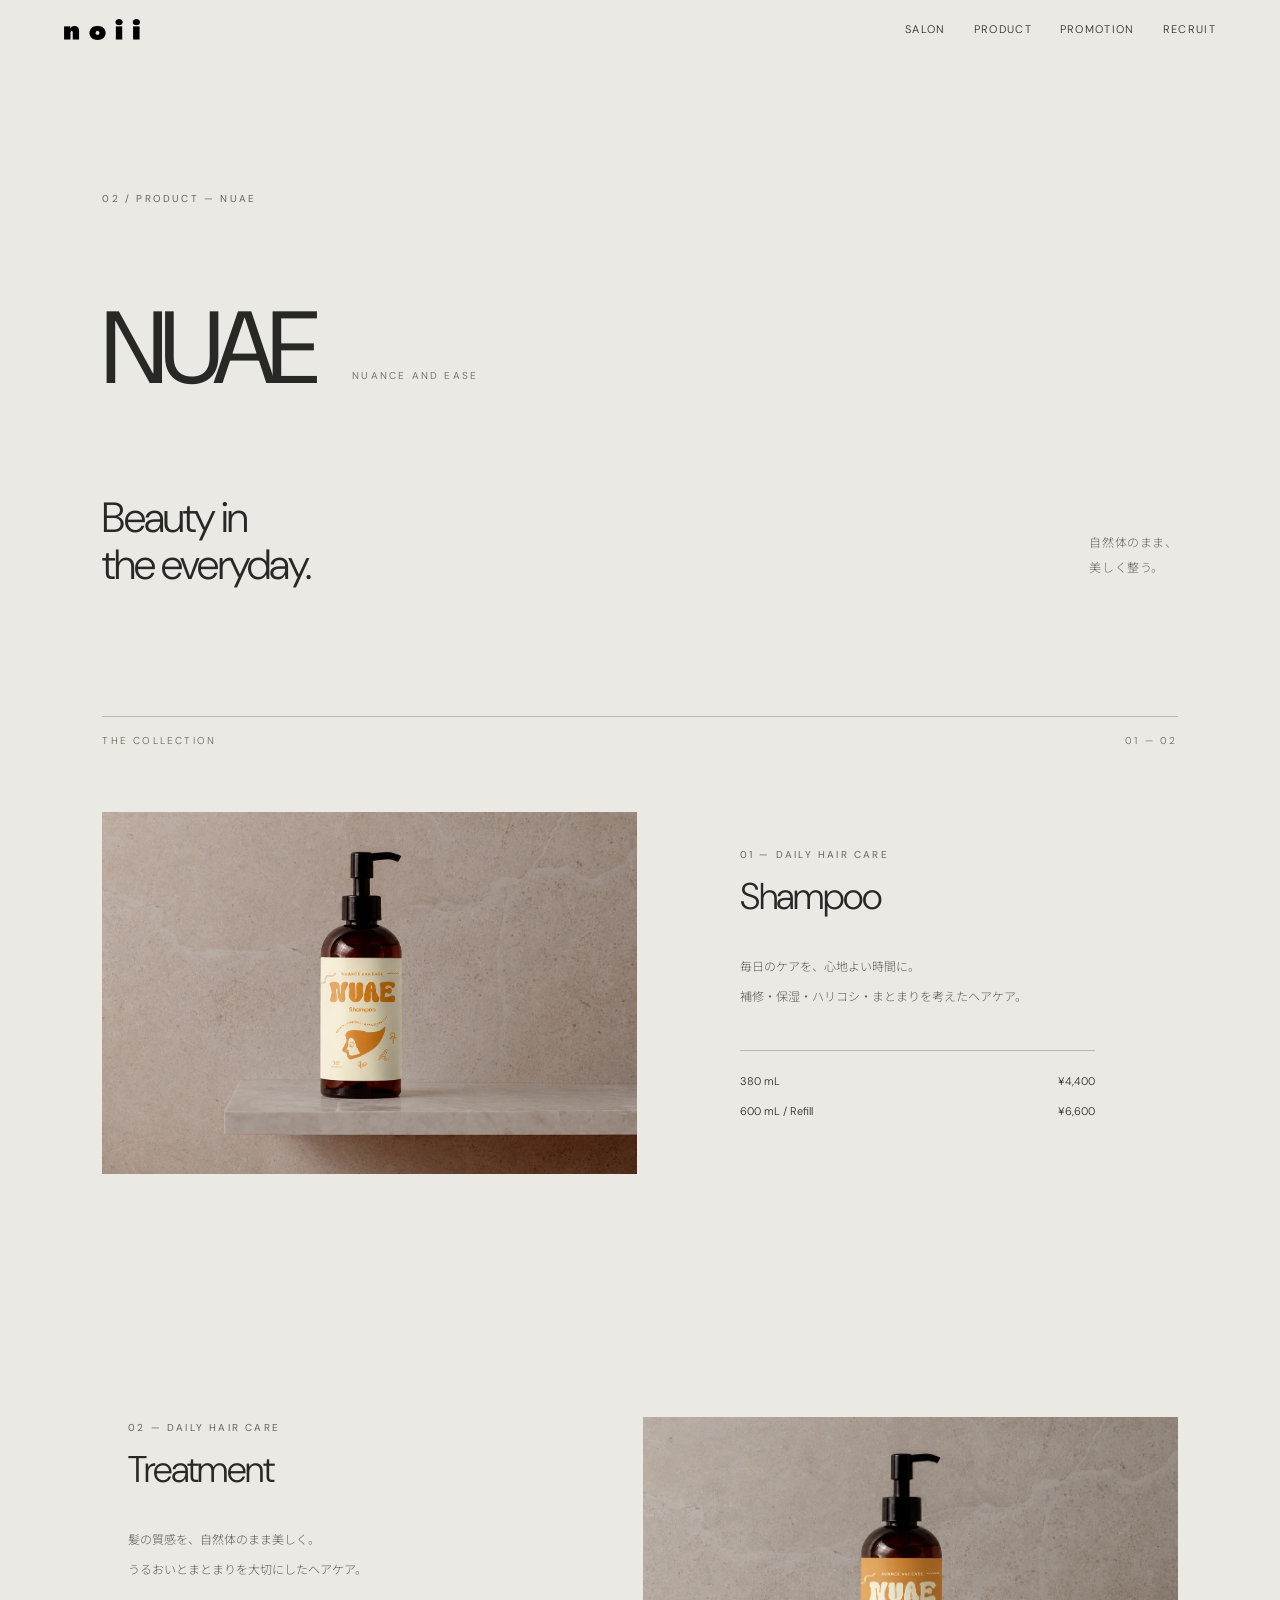
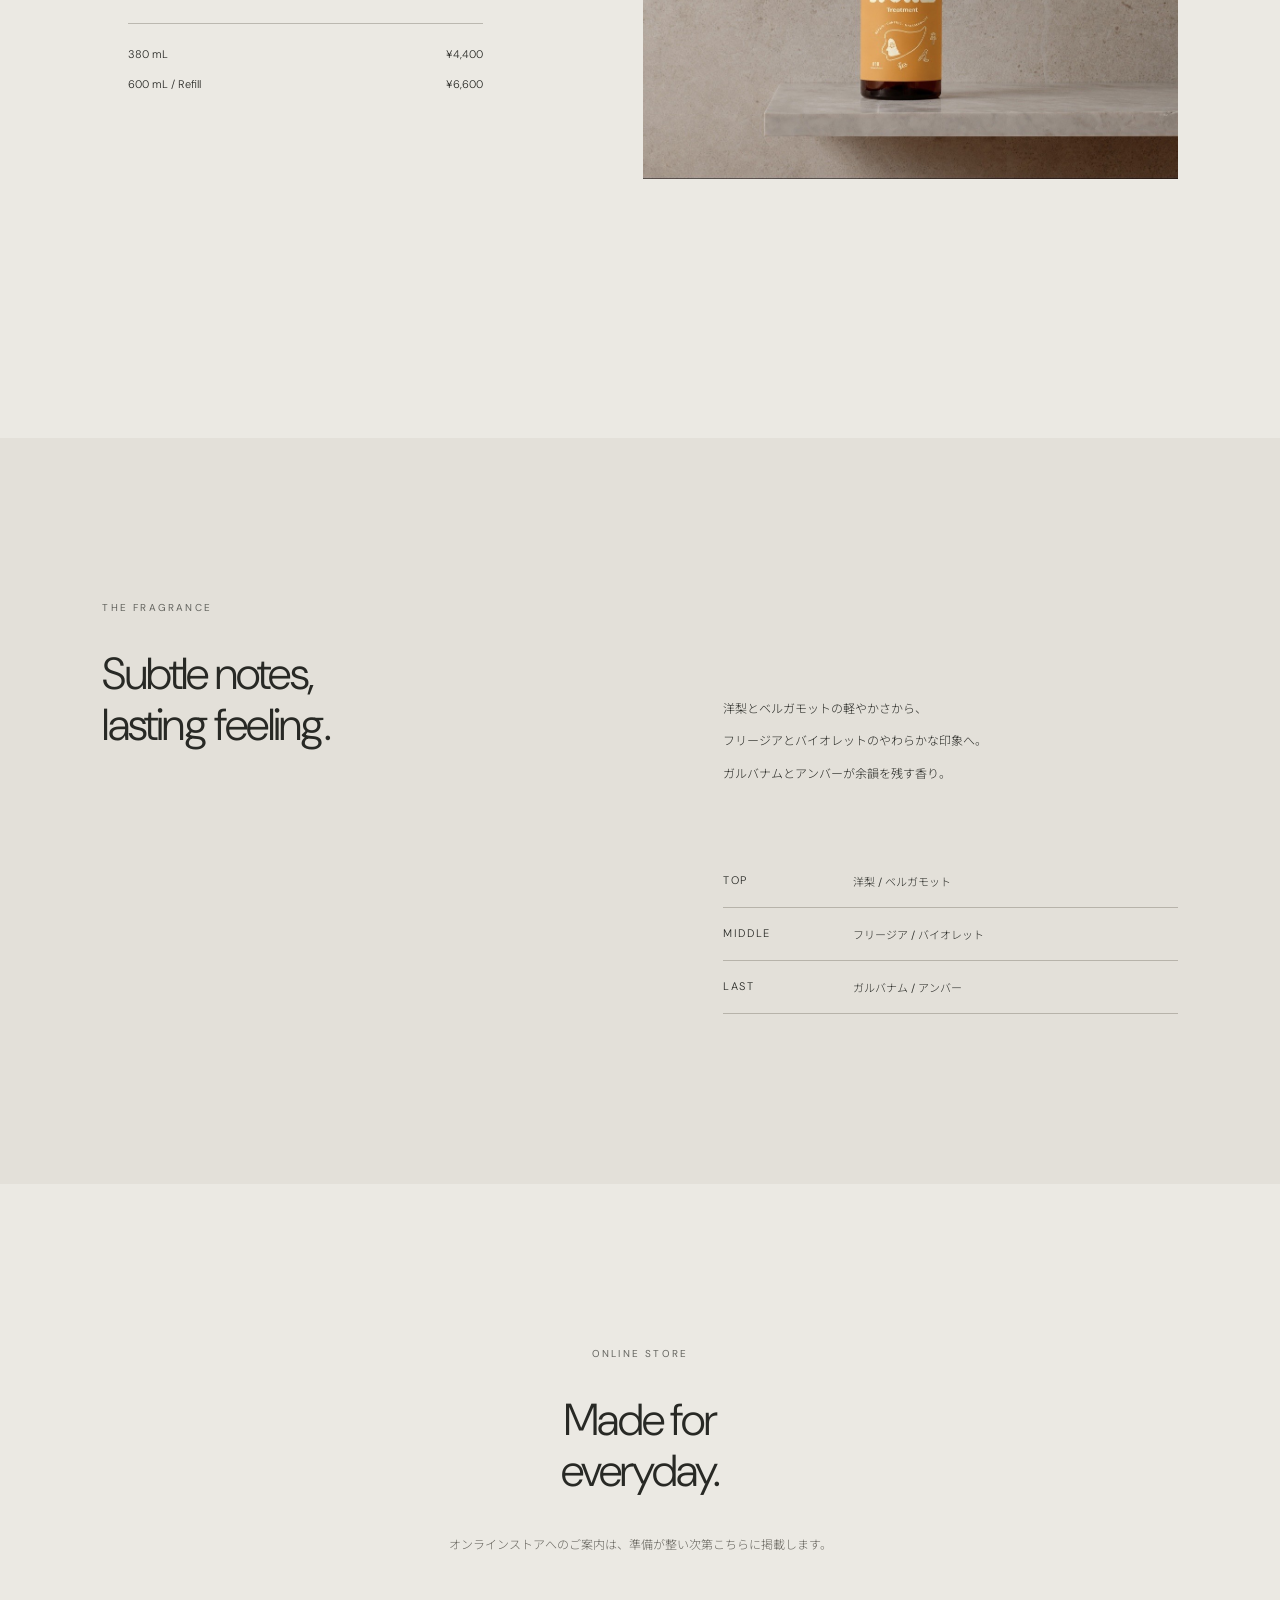
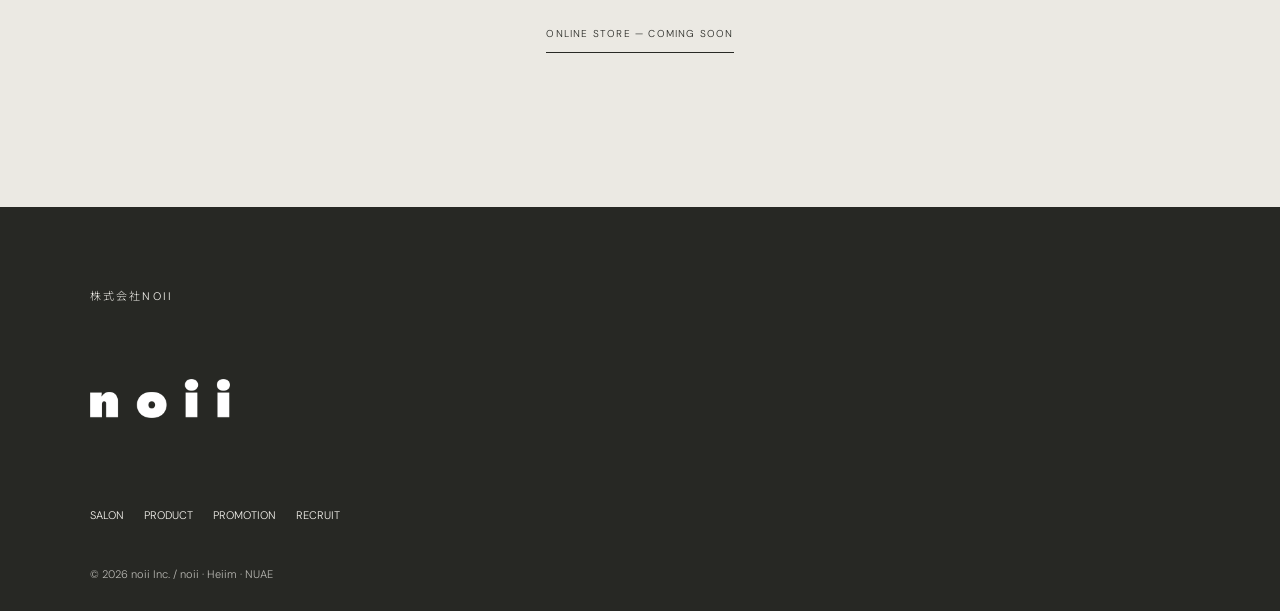
==== product.html @ 8eb3645f "Add files via upload" ====
<!DOCTYPE html>

<html lang="ja"><head><meta charset="utf-8"/><meta content="width=device-width,initial-scale=1" name="viewport"/><title>NUAE | シャンプー・トリートメント｜株式会社noii</title><link href="assets/site.css" rel="stylesheet"/><link href="assets/noii-symbol-logo.svg" rel="icon" type="image/svg+xml"/><link href="assets/noii-logo.css" rel="stylesheet"/><link href="assets/nuae-editorial.css" rel="stylesheet"/><meta content="ヘアケアブランドNUAE（ヌアエ）。自然体のまま、美しく整う。シャンプーとトリートメントの特徴、香り、商品情報をご紹介。" name="description"/><meta content="index, follow, max-image-preview:large" name="robots"/><meta content="article" property="og:type"/><meta content="ja_JP" property="og:locale"/><meta content="株式会社noii" property="og:site_name"/><meta content="NUAE | シャンプー・トリートメント｜株式会社noii" property="og:title"/><meta content="ヘアケアブランドNUAE（ヌアエ）。自然体のまま、美しく整う。シャンプーとトリートメントの特徴、香り、商品情報をご紹介。" property="og:description"/><meta content="https://nuae1101.github.io/noii-corporate/product.html" property="og:url"/><meta content="summary_large_image" name="twitter:card"/><link href="https://nuae1101.github.io/noii-corporate/product.html" rel="canonical"/></head><body><header><a class="brand" href="index.html"><img alt="noii" class="noii-header-logo" src="assets/noii-ai-word.png"/></a><button aria-controls="mainnav" aria-expanded="false" aria-label="メニューを開く" class="toggle">MENU ☰</button><nav class="navlinks" id="mainnav"><a href="salon.html">SALON</a><a href="product.html">PRODUCT</a><a href="promotion.html">PROMOTION</a><a href="recruit.html">RECRUIT</a></nav></header><main><div class="nuae-intro"><div class="nuae-overline">02 / PRODUCT — NUAE</div><p class="nuae-brand">NUAE<span class="nuae-brand-sub">NUANCE AND EASE</span></p><div class="nuae-intro-bottom"><h1>Beauty in<br/>the everyday.</h1><p>自然体のまま、<br/>美しく整う。</p></div></div>
<div class="nuae-rule"><span>THE COLLECTION</span><span>01 — 02</span></div><section aria-label="NUAE 商品紹介" class="nuae-editorial"><article class="nuae-editorial-item shampoo"><div class="nuae-photo"><img alt="NUAE Shampoo アイボリーのラベルのボトル" loading="eager" src="assets/nuae-shampoo.jpg"/></div><div class="nuae-detail"><div class="nuae-item-index">01 <span>—</span> DAILY HAIR CARE</div><h2>Shampoo</h2><p class="nuae-item-description">毎日のケアを、心地よい時間に。<br/>補修・保湿・ハリコシ・まとまりを考えたヘアケア。</p><p class="nuae-size">380 mL <span>¥4,400</span><br/>600 mL / Refill <span>¥6,600</span></p></div></article>
<article class="nuae-editorial-item treatment"><div class="nuae-photo"><img alt="NUAE Treatment オレンジのラベルのボトル" loading="lazy" src="assets/nuae-treatment.jpg"/></div><div class="nuae-detail"><div class="nuae-item-index">02 <span>—</span> DAILY HAIR CARE</div><h2>Treatment</h2><p class="nuae-item-description">髪の質感を、自然体のまま美しく。<br/>うるおいとまとまりを大切にしたヘアケア。</p><p class="nuae-size">380 mL <span>¥4,400</span><br/>600 mL / Refill <span>¥6,600</span></p></div></article></section>
<section class="nuae-fragrance"><div><p class="nuae-overline">THE FRAGRANCE</p><h2>Subtle notes,<br/>lasting feeling.</h2></div><div class="nuae-fragrance-copy"><p>洋梨とベルガモットの軽やかさから、<br/>フリージアとバイオレットのやわらかな印象へ。<br/>ガルバナムとアンバーが余韻を残す香り。</p><dl><div><dt>TOP</dt><dd>洋梨 / ベルガモット</dd></div><div><dt>MIDDLE</dt><dd>フリージア / バイオレット</dd></div><div><dt>LAST</dt><dd>ガルバナム / アンバー</dd></div></dl></div></section>
<section class="nuae-store"><p class="nuae-overline">ONLINE STORE</p><h2>Made for<br/>everyday.</h2><p>オンラインストアへのご案内は、準備が整い次第こちらに掲載します。</p><span class="nuae-store-status">ONLINE STORE — COMING SOON</span></section></main><footer class="footer"><p class="kicker">株式会社noii</p><div class="footer-logo-area"><a aria-label="トップページへ" href="index.html"><img alt="noii" class="footer-brand-logotype" src="assets/noii-ai-word.png"/></a></div><div class="footlinks"><a href="salon.html">SALON</a><a href="product.html">PRODUCT</a><a href="promotion.html">PROMOTION</a><a href="recruit.html">RECRUIT</a></div><div class="footbottom">© 2026 noii Inc. / noii · Heiim · NUAE</div></footer><script defer="" src="assets/site.js"></script></body></html>
---- assets/site.css ----
@import url('https://fonts.googleapis.com/css2?family=DM+Sans:wght@300;400;500&family=Noto+Sans+JP:wght@300;400&display=swap');:root{--bg:#ebe9e3;--ink:#282925}*{box-sizing:border-box}html{scroll-behavior:smooth}body{margin:0;background:var(--bg);color:var(--ink);font-family:'DM Sans','Noto Sans JP',sans-serif;font-weight:300}a{color:inherit;text-decoration:none}img{width:100%;display:block;object-fit:cover}button{font:inherit}header{position:fixed;top:0;left:0;right:0;z-index:50;padding:19px 5vw;display:flex;align-items:center;justify-content:space-between;background:rgba(235,233,227,.94);backdrop-filter:blur(14px)}.brand{font-size:30px;font-weight:500;letter-spacing:-.09em}.navlinks{display:flex;gap:28px;font-size:11px;letter-spacing:.12em}.toggle{display:none;background:none;border:0;padding:10px;cursor:pointer;font-size:12px;letter-spacing:.12em}.hero{height:100svh;min-height:520px;position:relative;background:#5f5f58;overflow:hidden;color:#fff}.hero video,.hero .poster{position:absolute;inset:0;width:100%;height:100%;object-fit:cover}.hero .poster{background:url('heiim-interior.jpg') center/cover}.hero:after{content:'';position:absolute;inset:0;background:linear-gradient(transparent 40%,rgba(0,0,0,.48))}.hero .herocopy{position:absolute;z-index:2;left:6vw;bottom:8vh}.herocopy h1{font-size:clamp(72px,16vw,220px);letter-spacing:-.09em;line-height:.85;font-weight:300;margin:0 0 22px}.herocopy p{font-size:11px;letter-spacing:.18em}.section{padding:110px 7vw}.kicker{font-size:11px;letter-spacing:.2em;text-transform:uppercase;margin:0 0 32px}.heading{font-size:clamp(45px,8vw,112px);font-weight:300;letter-spacing:-.065em;line-height:1.05;margin:0 0 45px}.jp{font-size:clamp(24px,4vw,50px);line-height:1.6;letter-spacing:-.04em;font-weight:300}.muted{font-size:13px;line-height:2.2}.split{display:grid;grid-template-columns:1.2fr 1fr;gap:6vw;align-items:center;margin:65px 0 120px}.split:nth-of-type(even) .visual{order:2}.visual img{aspect-ratio:4/5}.visual.wide img{aspect-ratio:4/3}.arrow{display:inline-block;margin-top:25px;padding-bottom:9px;border-bottom:1px solid;font-size:12px;letter-spacing:.12em}.pagehead{padding:165px 7vw 70px}.pagehead .heading{margin-bottom:18px}.cards{display:grid;grid-template-columns:repeat(2,minmax(0,1fr));gap:24px}.card img{aspect-ratio:4/5}.card h3{font-size:28px;font-weight:300;margin:18px 0 5px}.card p{font-size:12px;line-height:1.9}.widepic img{aspect-ratio:16/9}.subnav{display:flex;gap:24px;flex-wrap:wrap;font-size:12px;letter-spacing:.1em;margin:25px 0 50px}.placeholder{background:#d4d1c9;aspect-ratio:4/5;display:grid;place-items:center;font-size:12px;color:#777;letter-spacing:.12em}.note{font-size:12px;color:#666;line-height:2}.expand{height:200svh;position:relative}.sticky{position:sticky;top:0;height:100svh;overflow:hidden}.expandpic{position:absolute;inset:0;background:url('heiim-interior.jpg') center/cover;clip-path:inset(21% 18%)}.expandlabel{position:absolute;bottom:8%;left:7%;color:#fff;font-size:clamp(35px,6vw,85px);opacity:0}.footer{background:#272824;color:#f5f3ee;padding:80px 7vw 30px}.footer .word{font-size:clamp(85px,18vw,260px);letter-spacing:-.1em;line-height:1}.footlinks{display:flex;flex-wrap:wrap;gap:20px;margin:45px 0;font-size:11px}.footbottom{font-size:11px;opacity:.7}.reveal{opacity:0;transform:translateY(30px);transition:opacity .8s,transform .8s}.reveal.show{opacity:1;transform:none}@media(max-width:700px){header{padding:12px 5vw}.brand{font-size:27px}.toggle{display:block}.navlinks{display:none;position:absolute;top:59px;left:0;right:0;height:calc(100svh - 59px);background:var(--bg);padding:45px 7vw;flex-direction:column;gap:26px;font-size:26px;letter-spacing:-.03em}.navlinks.open{display:flex}.hero{min-height:0}.hero .poster{background-position:60% center}.herocopy{left:6vw!important;bottom:9vh!important}.herocopy h1{font-size:clamp(80px,25vw,140px)}.section{padding:75px 6vw}.pagehead{padding:120px 6vw 40px}.heading{font-size:clamp(49px,14vw,82px);margin-bottom:26px}.jp{font-size:27px}.split{display:flex;flex-direction:column;align-items:stretch;gap:24px;margin:35px 0 85px}.split:nth-of-type(even) .visual{order:0}.visual img{aspect-ratio:3/4}.cards{gap:14px}.card h3{font-size:20px}.card p{font-size:11px}.widepic img{aspect-ratio:3/4}.expandpic{background-position:55% center;clip-path:inset(27% 9%)}.expandlabel{left:6%;bottom:12%;font-size:38px}.footer{padding:70px 6vw 25px}.footer .word{font-size:24vw}}@media(prefers-reduced-motion:reduce){html{scroll-behavior:auto}.reveal{opacity:1;transform:none;transition:none}.expandpic{clip-path:inset(0)!important}.expandlabel{opacity:1!important}}
/* Staff motion portrait */
.turn-section{padding:clamp(55px,10vw,145px) 0;max-width:1100px;margin:auto}.turn-heading,.turn-foot{display:flex;justify-content:space-between;gap:20px;align-items:center}.turn-heading{font-size:10px;letter-spacing:.15em;color:#777;margin-bottom:clamp(35px,7vw,90px)}.turn-stage{display:flex;align-items:center;justify-content:center;perspective:1100px}.turn-frame{width:clamp(195px,35vw,390px);aspect-ratio:3/4;overflow:hidden;transform:rotateY(0);will-change:transform;transition:transform .45s cubic-bezier(.65,0,.35,1);background:#d7d1c7}.turn-frame img{width:100%;height:100%;object-fit:cover;object-position:center;display:block}.turn-frame.turn-out{transform:rotateY(86deg)}.turn-frame.turn-in{transition:none;transform:rotateY(-86deg)}.turn-foot{margin-top:clamp(35px,6vw,80px);font-size:12px;color:#555}.turn-foot p{font-size:11px;color:#888;margin-top:12px}.turn-caption{font-family:Georgia,serif;font-style:italic;font-size:clamp(17px,2vw,25px);color:#252525}.turn-foot button{font-size:10px;letter-spacing:.12em;background:none;color:inherit;border:0;border-bottom:1px solid #888;padding:10px 0;cursor:pointer;white-space:nowrap}@media(max-width:640px){.turn-section{padding:75px 0}.turn-frame{width:min(61vw,300px)}.turn-heading{font-size:9px}.turn-foot{align-items:flex-start}}@media(prefers-reduced-motion:reduce){.turn-frame{transition:none!important}}

/* Fixed background, isolated subject */
.turn-frame.turn-cutout{position:relative;overflow:hidden;background:#e5dfd5;aspect-ratio:3/4;max-width:410px;margin:auto;transform:none!important;perspective:none!important;}
.turn-fixed-bg{position:absolute;inset:0;background:linear-gradient(#e8e3dbb8,#e8e3dbb8),url('staff-static-bg.jpg') center/cover no-repeat;}
.turn-frame.turn-cutout img{position:absolute;inset:0;width:100%;height:100%;object-fit:contain;transform:none!important;animation:none!important;transition:none!important;}

/* V9: fixed editorial studio background, only the portrait rotates */
.turn-frame.turn-cutout{width:clamp(235px,36vw,420px);aspect-ratio:3/4;background:#eae5dc;isolation:isolate}
.turn-fixed-bg{background:radial-gradient(ellipse at 78% 24%,rgba(255,255,255,.82),transparent 60%),linear-gradient(155deg,#e9e4dc 0%,#d9d1c5 100%);}
.turn-fixed-bg::after{content:"";position:absolute;left:0;right:0;bottom:0;height:13%;background:linear-gradient(0deg,rgba(156,141,123,.12),transparent);}
.turn-frame.turn-cutout img{object-fit:contain;object-position:center bottom;filter:drop-shadow(5px 8px 9px rgba(50,40,30,.09));}
@media(max-width:640px){.turn-frame.turn-cutout{width:min(78vw,350px)}}

/* V10: original frontal image remains fixed; only extracted person changes */
.turn-frame.turn-cutout{background:#ddd5c9;aspect-ratio:3/4;}
.turn-frame.turn-cutout .turn-fixed-bg{background:none!important;background-image:url('staff-static-bg.jpg')!important;background-size:100% 100%!important;background-position:center!important;}
.turn-frame.turn-cutout .turn-fixed-bg::after{display:none!important;}
.turn-frame.turn-cutout img{object-fit:fill!important;filter:none!important;}

/* v11: supplied studio image, no cutout artifacts */
.turn-frame.turn-cutout{aspect-ratio:3/4!important;background:#e6e0d6!important;width:min(83vw,430px)!important;max-width:430px!important}
.turn-frame.turn-cutout img{width:100%!important;height:100%!important;object-fit:cover!important;object-position:center!important;filter:none!important}

/* v12: untouched source photos, gentle crossfade */
.turn-original{position:relative;overflow:hidden;background:#ddd;aspect-ratio:3/4;max-width:480px;margin-inline:auto}
.turn-original .turn-layer{position:absolute;inset:0;width:100%;height:100%;object-fit:contain;opacity:0;transition:opacity .42s ease-in-out;display:block}
.turn-original .turn-layer.is-active{opacity:1}
@media(prefers-reduced-motion:reduce){.turn-original .turn-layer{transition:none}}
---- assets/noii-logo.css ----
.brand{display:inline-flex;align-items:center;flex:0 0 auto;line-height:1}.brand .noii-header-logo{display:block;width:76px;height:auto;object-fit:contain}.footer .word{line-height:1}.footer .noii-footer-logo{display:block;width:clamp(115px,18vw,230px);height:auto;object-fit:contain;filter:invert(1)}@media(max-width:700px){.brand .noii-header-logo{width:68px}.footer .noii-footer-logo{width:135px}}
/* Corporate identity: company name only; salon artwork is unmodified. */
.corporate-footer-name{font-size:clamp(46px,10vw,150px)!important;letter-spacing:-.055em!important;line-height:1.2!important;padding:0 18px!important;overflow-wrap:anywhere}
.corporate-footer-word{font-size:clamp(36px,7vw,100px);font-weight:500;letter-spacing:-.045em;line-height:1.25}
.salon-brand-logo{display:block;width:clamp(110px,17vw,230px);height:auto;object-fit:contain}
.story-noii .salon-brand-logo{width:clamp(90px,12vw,160px)}

.heiim-brand-logo{display:block;width:clamp(150px,22vw,320px);max-width:100%;height:auto;object-fit:contain}.story-heiim .heiim-brand-logo{width:clamp(140px,17vw,240px)}

/* Brand scale refinement — preserve original artwork and header. */
.noii-salon-lockup{display:inline-flex;align-items:center;gap:clamp(12px,2vw,24px);max-width:100%;vertical-align:middle}
.noii-salon-lockup .noii-salon-symbol{display:block;width:clamp(24px,3.2vw,42px);height:auto;object-fit:contain;flex:none}
.noii-salon-lockup .noii-salon-type{display:block;width:clamp(78px,10vw,126px);height:auto;object-fit:contain;flex:none}
.story-noii .noii-salon-lockup .noii-salon-symbol{width:clamp(21px,2.5vw,34px)}
.story-noii .noii-salon-lockup .noii-salon-type{width:clamp(72px,8vw,108px)}
.footer-logo-area{display:flex;align-items:center;justify-content:flex-start;margin:clamp(40px,6vw,80px) 0 clamp(45px,7vw,90px)}
.footer-brand-logotype{display:block;width:clamp(94px,11vw,145px);height:auto;object-fit:contain;filter:invert(1)}
.ed-footer .footer-logo-area{margin:clamp(55px,7vw,95px) 0 clamp(45px,6vw,80px)}
@media(max-width:700px){.noii-salon-lockup{gap:12px}.noii-salon-lockup .noii-salon-symbol{width:25px}.noii-salon-lockup .noii-salon-type{width:82px}.footer-logo-area,.ed-footer .footer-logo-area{margin:45px 0 55px}.footer-brand-logotype{width:105px}}

/* TOP-page identity sizing consistent with earlier understated salon scale */
.top-salon-ai{display:inline-flex;align-items:center;gap:clamp(14px,2vw,25px);max-width:100%;vertical-align:middle}
.top-salon-ai-lockup{display:block;width:clamp(34px,4.2vw,55px);height:auto}
.top-salon-ai-word{display:block;width:clamp(78px,9vw,118px);height:auto}
.top-heiim-ai .top-salon-ai-lockup{width:clamp(39px,4.8vw,62px)}
.top-heiim-ai .top-salon-ai-word{width:clamp(88px,10vw,130px)}
@media(max-width:700px){
.top-salon-ai{gap:15px}
.top-salon-ai-lockup{width:39px}
.top-salon-ai-word{width:86px}
.top-heiim-ai .top-salon-ai-lockup{width:44px}
.top-heiim-ai .top-salon-ai-word{width:96px}
}

/* NUAE official product photography, with the original compositions preserved. */
.nuae-product-image{display:block;width:100%;height:auto;aspect-ratio:auto;object-fit:contain}
.nuae-home-visual{overflow:hidden}
.nuae-home-visual img{width:100%;height:100%;object-fit:cover;object-position:center}
@media(max-width:700px){.nuae-home-visual img{object-position:center}}
---- assets/nuae-editorial.css ----
/* NUAE editorial product page — isolated styles, no other pages affected */
.nuae-intro{padding:clamp(150px,16vw,240px) 7vw 9vw;min-height:83svh;display:flex;flex-direction:column;justify-content:space-between}.nuae-overline,.nuae-item-index{font-size:11px;letter-spacing:.19em;font-weight:400}.nuae-brand{font-size:clamp(100px,21vw,350px);line-height:.85;letter-spacing:-.105em;font-weight:400;margin:6vw 0}.nuae-intro-bottom{display:flex;align-items:end;justify-content:space-between;gap:25px}.nuae-intro-bottom h1{font-weight:300;letter-spacing:-.07em;font-size:clamp(48px,8vw,125px);line-height:.95;margin:0}.nuae-intro-bottom p{font-size:clamp(13px,1.4vw,17px);line-height:2.1;margin:0 0 7px}.nuae-editorial{padding:0 7vw 120px}.nuae-editorial-item{display:grid;grid-template-columns:1.2fr .8fr;gap:clamp(30px,7vw,130px);align-items:center;margin-bottom:clamp(110px,16vw,260px)}.nuae-photo{overflow:hidden;background:#d8d0c6}.nuae-photo img{width:100%;height:auto;object-fit:cover;display:block}.nuae-detail{max-width:420px}.nuae-detail h2{font-size:clamp(45px,6.4vw,94px);font-weight:300;letter-spacing:-.07em;margin:24px 0 42px;line-height:1}.nuae-item-description{font-size:13px;line-height:2.3}.nuae-size{border-top:1px solid #aaa79e;padding-top:20px;margin-top:44px;font-size:13px;line-height:2.5}.nuae-size span{float:right}.nuae-editorial-item.treatment{grid-template-columns:.75fr 1.25fr}.treatment .nuae-photo{grid-column:2;grid-row:1}.treatment .nuae-detail{grid-column:1;grid-row:1;margin-left:5vw}.treatment .nuae-photo{margin-top:5vw}.nuae-fragrance{background:#dedbd3;padding:clamp(85px,11vw,180px) 7vw;display:grid;grid-template-columns:1fr 1fr;gap:10vw}.nuae-fragrance h2,.nuae-store h2{font-size:clamp(54px,8vw,120px);font-weight:300;line-height:1.05;letter-spacing:-.07em;margin:35px 0}.nuae-fragrance-copy{padding-top:10vw}.nuae-fragrance-copy>p{font-size:14px;line-height:2.5}.nuae-fragrance dl{margin-top:65px}.nuae-fragrance dl>div{display:grid;grid-template-columns:110px 1fr;gap:20px;padding:18px 0;border-bottom:1px solid #b7b3aa;font-size:12px}.nuae-fragrance dt{letter-spacing:.15em}.nuae-fragrance dd{margin:0}.nuae-store{padding:clamp(100px,13vw,200px) 7vw;text-align:center}.nuae-store p:not(.nuae-overline){font-size:13px;line-height:2.2}.nuae-store-status{display:inline-block;border-bottom:1px solid currentColor;padding:12px 0;margin-top:45px;font-size:11px;letter-spacing:.12em}
@media(max-width:700px){.nuae-intro{padding:140px 6vw 65px;min-height:66svh}.nuae-brand{font-size:clamp(88px,23vw,160px);margin:75px 0 65px}.nuae-intro-bottom{align-items:start;flex-direction:column;gap:28px}.nuae-intro-bottom h1{font-size:clamp(58px,13vw,85px)}.nuae-editorial{padding:0 6vw 60px}.nuae-editorial-item,.nuae-editorial-item.treatment{display:flex;flex-direction:column;align-items:stretch;gap:27px;margin-bottom:105px}.nuae-editorial-item.treatment .nuae-photo{order:0;margin:0}.nuae-editorial-item.treatment .nuae-detail{order:1;margin:0}.nuae-photo img{aspect-ratio:1.2;object-fit:cover}.nuae-detail{max-width:none}.nuae-detail h2{font-size:55px;margin:16px 0 24px}.nuae-size{margin-top:27px}.nuae-fragrance{display:block;padding:90px 6vw}.nuae-fragrance-copy{padding-top:12px}.nuae-fragrance dl{margin-top:35px}.nuae-store{padding:100px 6vw}}


/* Refinement pass: quiet editorial hierarchy, restraint and deliberate image proportions */
.nuae-intro{min-height:0;padding:clamp(158px,15vw,225px) 8vw clamp(88px,10vw,155px);gap:clamp(60px,8vw,130px)}
.nuae-overline,.nuae-item-index{font-size:10px;letter-spacing:.22em;color:#64645f}
.nuae-brand{font-size:clamp(76px,14.2vw,205px);font-weight:400;letter-spacing:-.085em;line-height:.82;margin:0;display:flex;align-items:end;gap:clamp(15px,3vw,45px)}
.nuae-brand-sub{font-size:10px;letter-spacing:.22em;line-height:1.8;font-weight:400;margin-bottom:.65em;color:#77746d}
.nuae-intro-bottom{align-items:end}
.nuae-intro-bottom h1{font-size:clamp(42px,5.5vw,80px);letter-spacing:-.055em;line-height:1.12}
.nuae-intro-bottom p{font-size:12px;letter-spacing:.05em;color:#66645d}
.nuae-rule{display:flex;justify-content:space-between;align-items:center;margin:0 8vw 65px;padding-top:17px;border-top:1px solid #bbb8b0;font-size:10px;letter-spacing:.22em;color:#68675f}
.nuae-editorial{padding:0 8vw 80px}
.nuae-editorial-item{grid-template-columns:minmax(0,1.1fr) minmax(0,.9fr);gap:clamp(45px,8vw,140px);margin-bottom:clamp(120px,14vw,215px)}
.nuae-photo{background:#d8d0c6}
.nuae-photo img{aspect-ratio:1.48;object-fit:cover}
.nuae-detail{max-width:355px}
.nuae-detail h2{font-size:clamp(38px,4.4vw,67px);margin:17px 0 37px;letter-spacing:-.05em}
.nuae-item-description{font-size:12px;line-height:2.5;color:#5d5b55}
.nuae-size{font-size:11px;margin-top:38px;padding-top:16px;line-height:2.7;border-color:#bbb8b0}
.nuae-editorial-item.treatment{grid-template-columns:minmax(0,.9fr) minmax(0,1.1fr)}
.treatment .nuae-detail{margin-left:2vw}
.treatment .nuae-photo{margin-top:5vw}
.nuae-fragrance{background:#e3e0d9;padding:clamp(100px,12vw,170px) 8vw;gap:13vw}
.nuae-fragrance h2,.nuae-store h2{font-size:clamp(44px,5.5vw,80px);letter-spacing:-.055em;line-height:1.13}
.nuae-fragrance-copy{padding-top:7vw}
.nuae-fragrance-copy>p{font-size:12px;line-height:2.7}
.nuae-fragrance dl>div{font-size:11px}
.nuae-store{padding:clamp(105px,12vw,170px) 8vw}
.nuae-store p:not(.nuae-overline){font-size:12px;color:#66645d}
.nuae-store-status{font-size:10px}
@media(max-width:700px){
.nuae-intro{padding:137px 7vw 80px;gap:66px}
.nuae-brand{font-size:clamp(73px,19vw,118px);display:block}
.nuae-brand-sub{display:block;margin:19px 0 0;font-size:9px}
.nuae-intro-bottom{gap:20px}
.nuae-intro-bottom h1{font-size:clamp(39px,10vw,62px)}
.nuae-intro-bottom p{font-size:11px}
.nuae-rule{margin:0 7vw 32px}
.nuae-editorial{padding:0 7vw 35px}
.nuae-editorial-item,.nuae-editorial-item.treatment{margin-bottom:95px;gap:24px}
.nuae-photo img{aspect-ratio:1.4;object-fit:cover}
.nuae-detail h2{font-size:43px;margin:14px 0 24px}
.nuae-item-description{font-size:12px}
.nuae-size{margin-top:25px}
.nuae-fragrance{padding:95px 7vw}
.nuae-fragrance h2,.nuae-store h2{font-size:48px}
.nuae-store{padding:100px 7vw}
}
/* Typography refinement: smaller, quieter hierarchy on PRODUCT only. */
.nuae-brand{font-size:clamp(46px,8vw,112px);letter-spacing:-.06em}
.nuae-intro-bottom h1{font-size:clamp(29px,3.3vw,48px);letter-spacing:-.04em}
.nuae-detail h2{font-size:clamp(27px,2.9vw,42px);letter-spacing:-.035em}
.nuae-fragrance h2,.nuae-store h2{font-size:clamp(30px,3.5vw,48px);letter-spacing:-.04em}
@media(max-width:700px){
 .nuae-brand{font-size:clamp(45px,12vw,68px)}
 .nuae-intro-bottom h1{font-size:clamp(28px,7vw,38px)}
 .nuae-detail h2{font-size:clamp(27px,7vw,36px)}
 .nuae-fragrance h2,.nuae-store h2{font-size:clamp(30px,7.5vw,40px)}
}
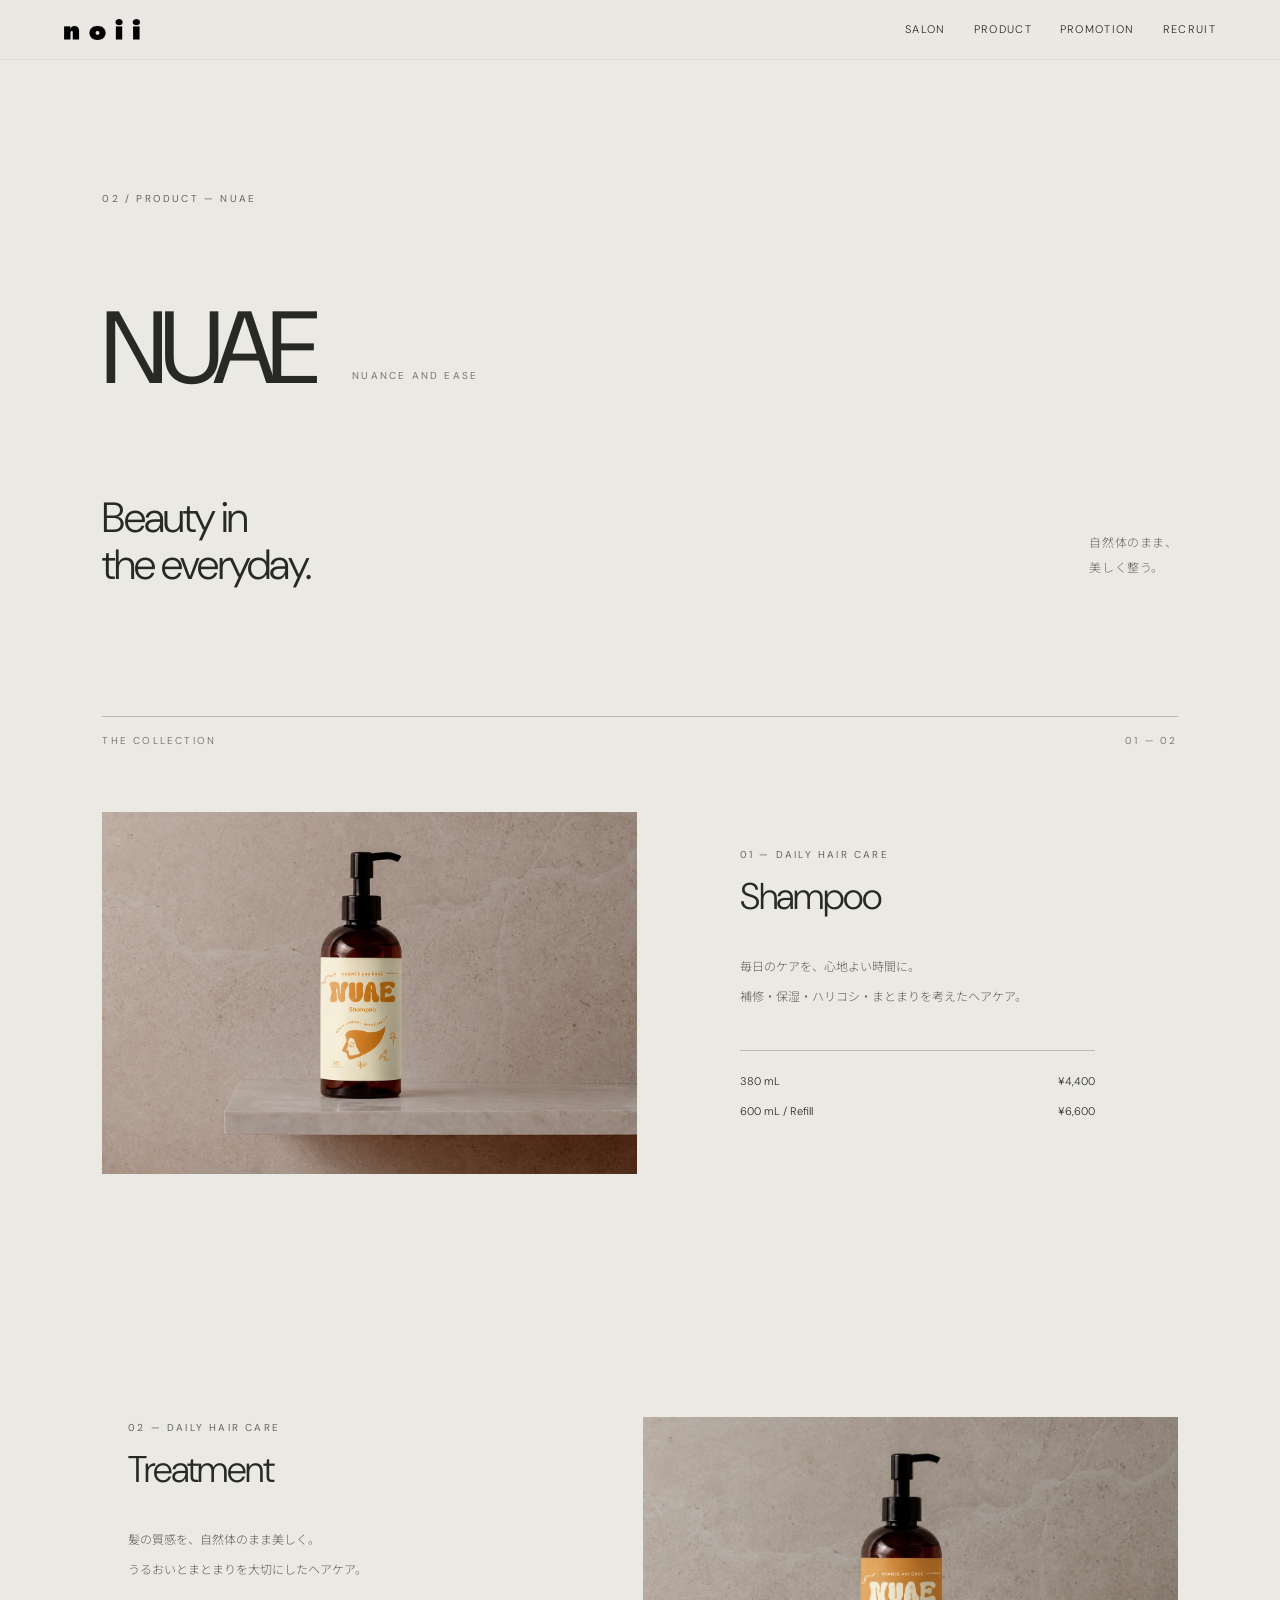
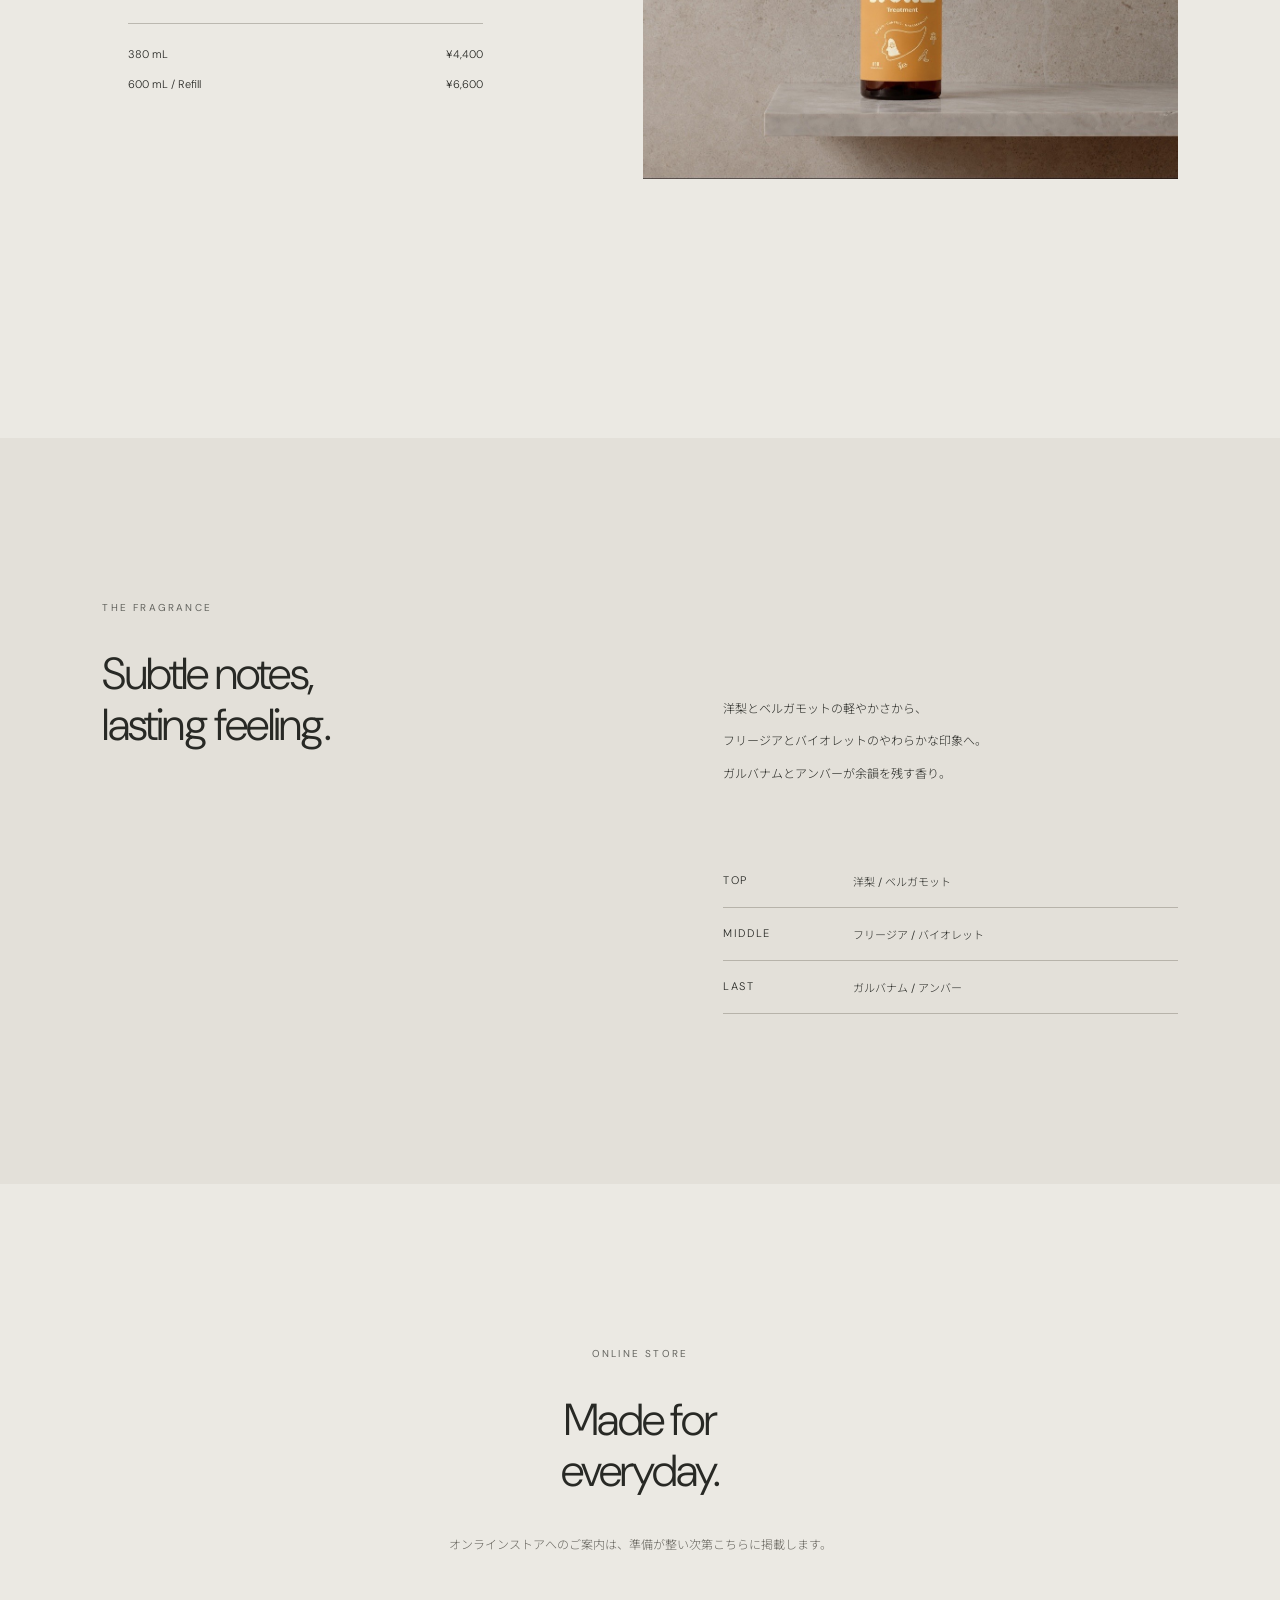
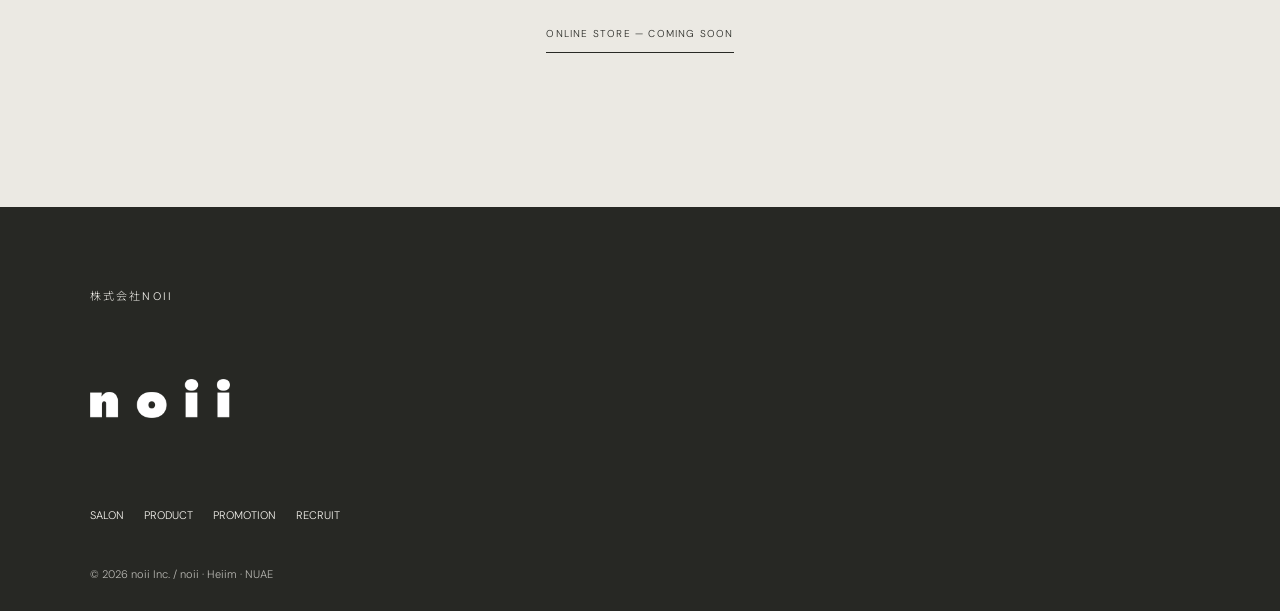
==== commit 7137b29b: "Add files via upload" ====
--- a/product.html
+++ b/product.html
@@ -1,6 +1,7 @@
 <!DOCTYPE html>
 
-<html lang="ja"><head><meta charset="utf-8"/><meta content="width=device-width,initial-scale=1" name="viewport"/><title>NUAE | シャンプー・トリートメント｜株式会社noii</title><link href="assets/site.css" rel="stylesheet"/><link href="assets/noii-symbol-logo.svg" rel="icon" type="image/svg+xml"/><link href="assets/noii-logo.css" rel="stylesheet"/><link href="assets/nuae-editorial.css" rel="stylesheet"/><meta content="ヘアケアブランドNUAE（ヌアエ）。自然体のまま、美しく整う。シャンプーとトリートメントの特徴、香り、商品情報をご紹介。" name="description"/><meta content="index, follow, max-image-preview:large" name="robots"/><meta content="article" property="og:type"/><meta content="ja_JP" property="og:locale"/><meta content="株式会社noii" property="og:site_name"/><meta content="NUAE | シャンプー・トリートメント｜株式会社noii" property="og:title"/><meta content="ヘアケアブランドNUAE（ヌアエ）。自然体のまま、美しく整う。シャンプーとトリートメントの特徴、香り、商品情報をご紹介。" property="og:description"/><meta content="https://nuae1101.github.io/noii-corporate/product.html" property="og:url"/><meta content="summary_large_image" name="twitter:card"/><link href="https://nuae1101.github.io/noii-corporate/product.html" rel="canonical"/></head><body><header><a class="brand" href="index.html"><img alt="noii" class="noii-header-logo" src="assets/noii-ai-word.png"/></a><button aria-controls="mainnav" aria-expanded="false" aria-label="メニューを開く" class="toggle">MENU ☰</button><nav class="navlinks" id="mainnav"><a href="salon.html">SALON</a><a href="product.html">PRODUCT</a><a href="promotion.html">PROMOTION</a><a href="recruit.html">RECRUIT</a></nav></header><main><div class="nuae-intro"><div class="nuae-overline">02 / PRODUCT — NUAE</div><p class="nuae-brand">NUAE<span class="nuae-brand-sub">NUANCE AND EASE</span></p><div class="nuae-intro-bottom"><h1>Beauty in<br/>the everyday.</h1><p>自然体のまま、<br/>美しく整う。</p></div></div>
+<html lang="ja"><head><meta charset="utf-8"/><meta content="width=device-width,initial-scale=1" name="viewport"/><title>NUAE | シャンプー・トリートメント｜株式会社noii</title><link href="assets/site.css" rel="stylesheet"/><link href="assets/noii-symbol-logo.svg" rel="icon" type="image/svg+xml"/><link href="assets/noii-logo.css" rel="stylesheet"/><link href="assets/nuae-editorial.css" rel="stylesheet"/><meta content="ヘアケアブランドNUAE（ヌアエ）。自然体のまま、美しく整う。シャンプーとトリートメントの特徴、香り、商品情報をご紹介。" name="description"/><meta content="index, follow, max-image-preview:large" name="robots"/><meta content="article" property="og:type"/><meta content="ja_JP" property="og:locale"/><meta content="株式会社noii" property="og:site_name"/><meta content="NUAE | シャンプー・トリートメント｜株式会社noii" property="og:title"/><meta content="ヘアケアブランドNUAE（ヌアエ）。自然体のまま、美しく整う。シャンプーとトリートメントの特徴、香り、商品情報をご紹介。" property="og:description"/><meta content="https://nuae1101.github.io/noii-corporate/product.html" property="og:url"/><meta content="summary_large_image" name="twitter:card"/><link href="https://nuae1101.github.io/noii-corporate/product.html" rel="canonical"/><link rel="stylesheet" href="assets/nav-glass-all.css?v=2">
+</head><body><header><a class="brand" href="index.html"><img alt="noii" class="noii-header-logo" src="assets/noii-ai-word.png"/></a><button aria-controls="mainnav" aria-expanded="false" aria-label="メニューを開く" class="toggle">MENU ☰</button><nav class="navlinks" id="mainnav"><a href="salon.html">SALON</a><a href="product.html">PRODUCT</a><a href="promotion.html">PROMOTION</a><a href="recruit.html">RECRUIT</a></nav></header><main><div class="nuae-intro"><div class="nuae-overline">02 / PRODUCT — NUAE</div><p class="nuae-brand">NUAE<span class="nuae-brand-sub">NUANCE AND EASE</span></p><div class="nuae-intro-bottom"><h1>Beauty in<br/>the everyday.</h1><p>自然体のまま、<br/>美しく整う。</p></div></div>
 <div class="nuae-rule"><span>THE COLLECTION</span><span>01 — 02</span></div><section aria-label="NUAE 商品紹介" class="nuae-editorial"><article class="nuae-editorial-item shampoo"><div class="nuae-photo"><img alt="NUAE Shampoo アイボリーのラベルのボトル" loading="eager" src="assets/nuae-shampoo.jpg"/></div><div class="nuae-detail"><div class="nuae-item-index">01 <span>—</span> DAILY HAIR CARE</div><h2>Shampoo</h2><p class="nuae-item-description">毎日のケアを、心地よい時間に。<br/>補修・保湿・ハリコシ・まとまりを考えたヘアケア。</p><p class="nuae-size">380 mL <span>¥4,400</span><br/>600 mL / Refill <span>¥6,600</span></p></div></article>
 <article class="nuae-editorial-item treatment"><div class="nuae-photo"><img alt="NUAE Treatment オレンジのラベルのボトル" loading="lazy" src="assets/nuae-treatment.jpg"/></div><div class="nuae-detail"><div class="nuae-item-index">02 <span>—</span> DAILY HAIR CARE</div><h2>Treatment</h2><p class="nuae-item-description">髪の質感を、自然体のまま美しく。<br/>うるおいとまとまりを大切にしたヘアケア。</p><p class="nuae-size">380 mL <span>¥4,400</span><br/>600 mL / Refill <span>¥6,600</span></p></div></article></section>
 <section class="nuae-fragrance"><div><p class="nuae-overline">THE FRAGRANCE</p><h2>Subtle notes,<br/>lasting feeling.</h2></div><div class="nuae-fragrance-copy"><p>洋梨とベルガモットの軽やかさから、<br/>フリージアとバイオレットのやわらかな印象へ。<br/>ガルバナムとアンバーが余韻を残す香り。</p><dl><div><dt>TOP</dt><dd>洋梨 / ベルガモット</dd></div><div><dt>MIDDLE</dt><dd>フリージア / バイオレット</dd></div><div><dt>LAST</dt><dd>ガルバナム / アンバー</dd></div></dl></div></section>
--- a/assets/nav-glass-all.css
+++ b/assets/nav-glass-all.css
@@ -0,0 +1,21 @@
+/* Shared navigation translucency across all five pages. */
+:root{--noii-nav-glass:rgba(235,233,227,.30)}
+body:not(.editorial):not(.gallery-page) > header,
+body.editorial .ed-header.scrolled,
+body.gallery-page .noii-unified-header{
+ background:var(--noii-nav-glass)!important;
+ -webkit-backdrop-filter:blur(9px) saturate(105%)!important;
+ backdrop-filter:blur(9px) saturate(105%)!important;
+ border-bottom:1px solid rgba(80,78,72,.08)!important;
+}
+/* Keep the transparent-on-hero home header legible. */
+body.editorial .ed-header:not(.scrolled){background:rgba(235,233,227,.10)!important;-webkit-backdrop-filter:blur(6px)!important;backdrop-filter:blur(6px)!important}
+/* Opened mobile navigation remains readable. */
+@media(max-width:700px){
+ body:not(.editorial):not(.gallery-page) > header .navlinks.open,
+ body.editorial .ed-header .navlinks.open,
+ body.gallery-page .noii-unified-header .navlinks.open{
+ background:rgba(235,233,227,.96)!important;
+ -webkit-backdrop-filter:blur(15px)!important;backdrop-filter:blur(15px)!important;
+ }
+}
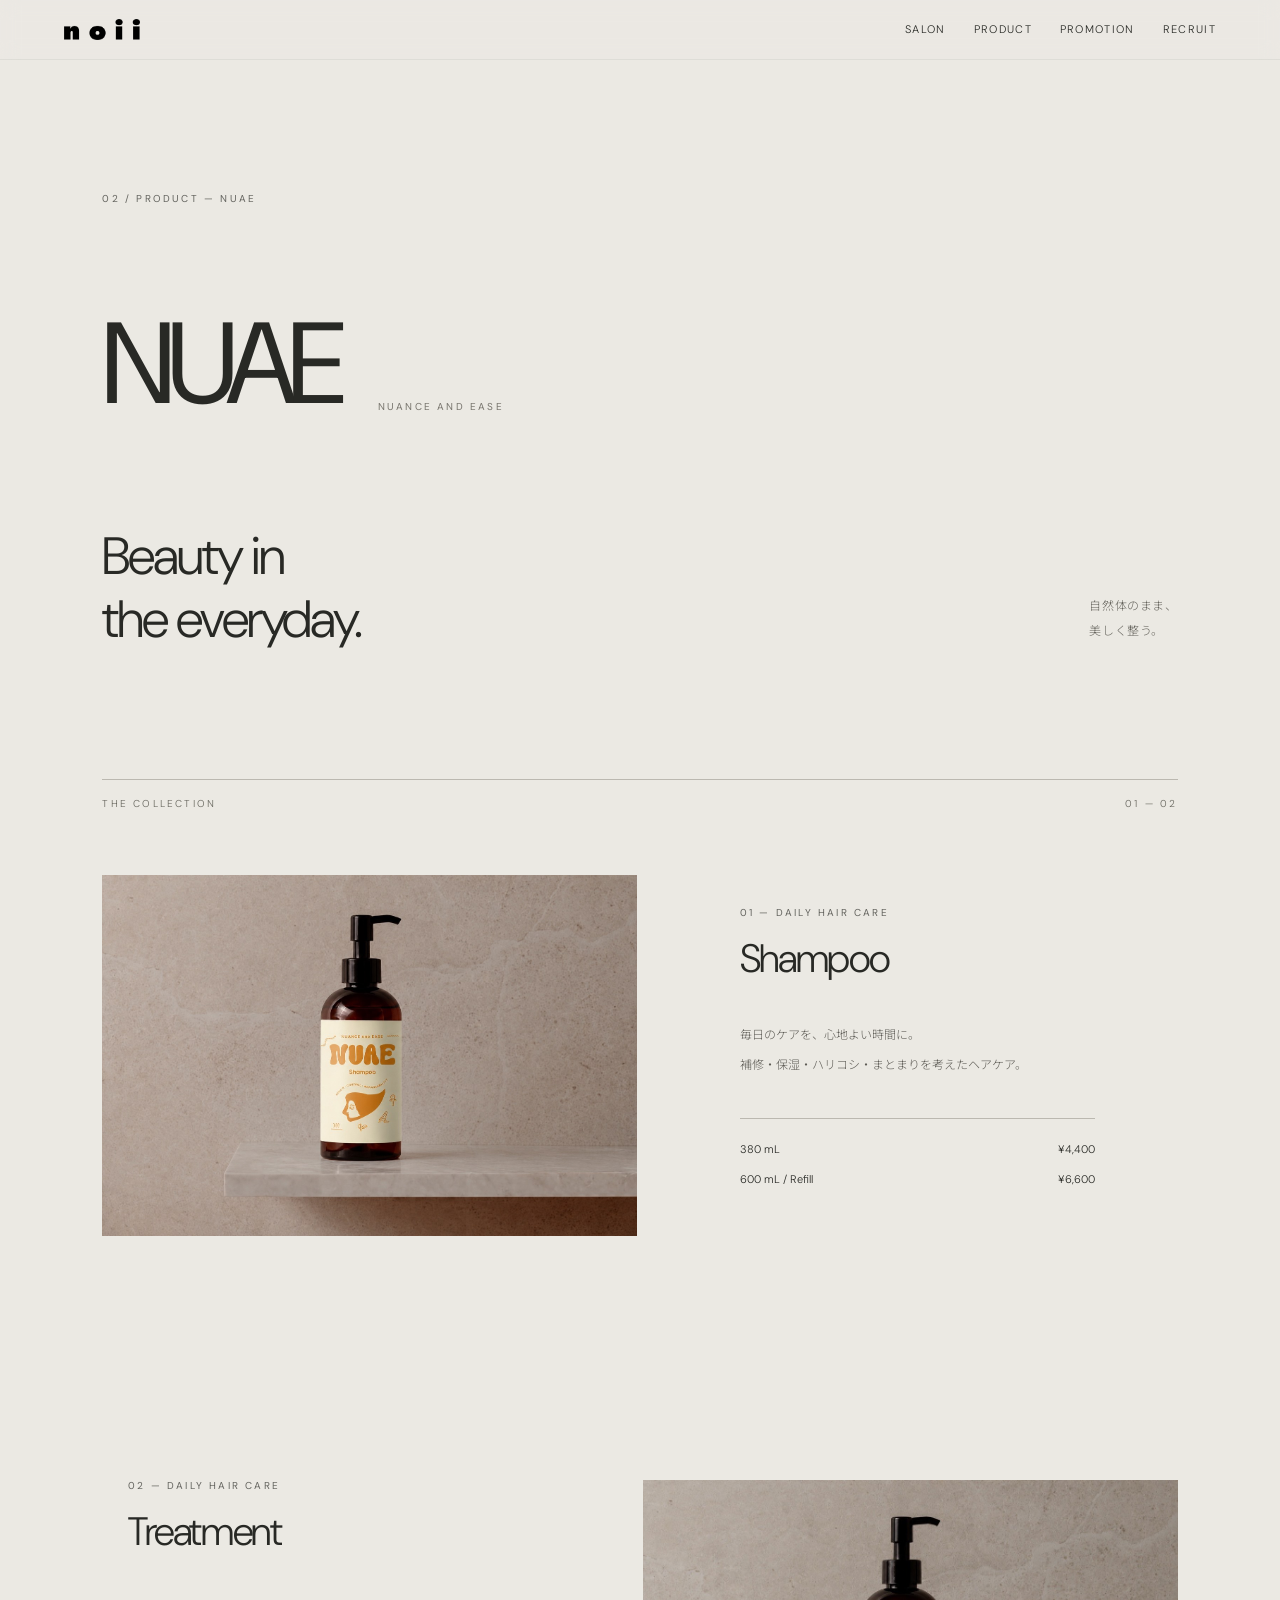
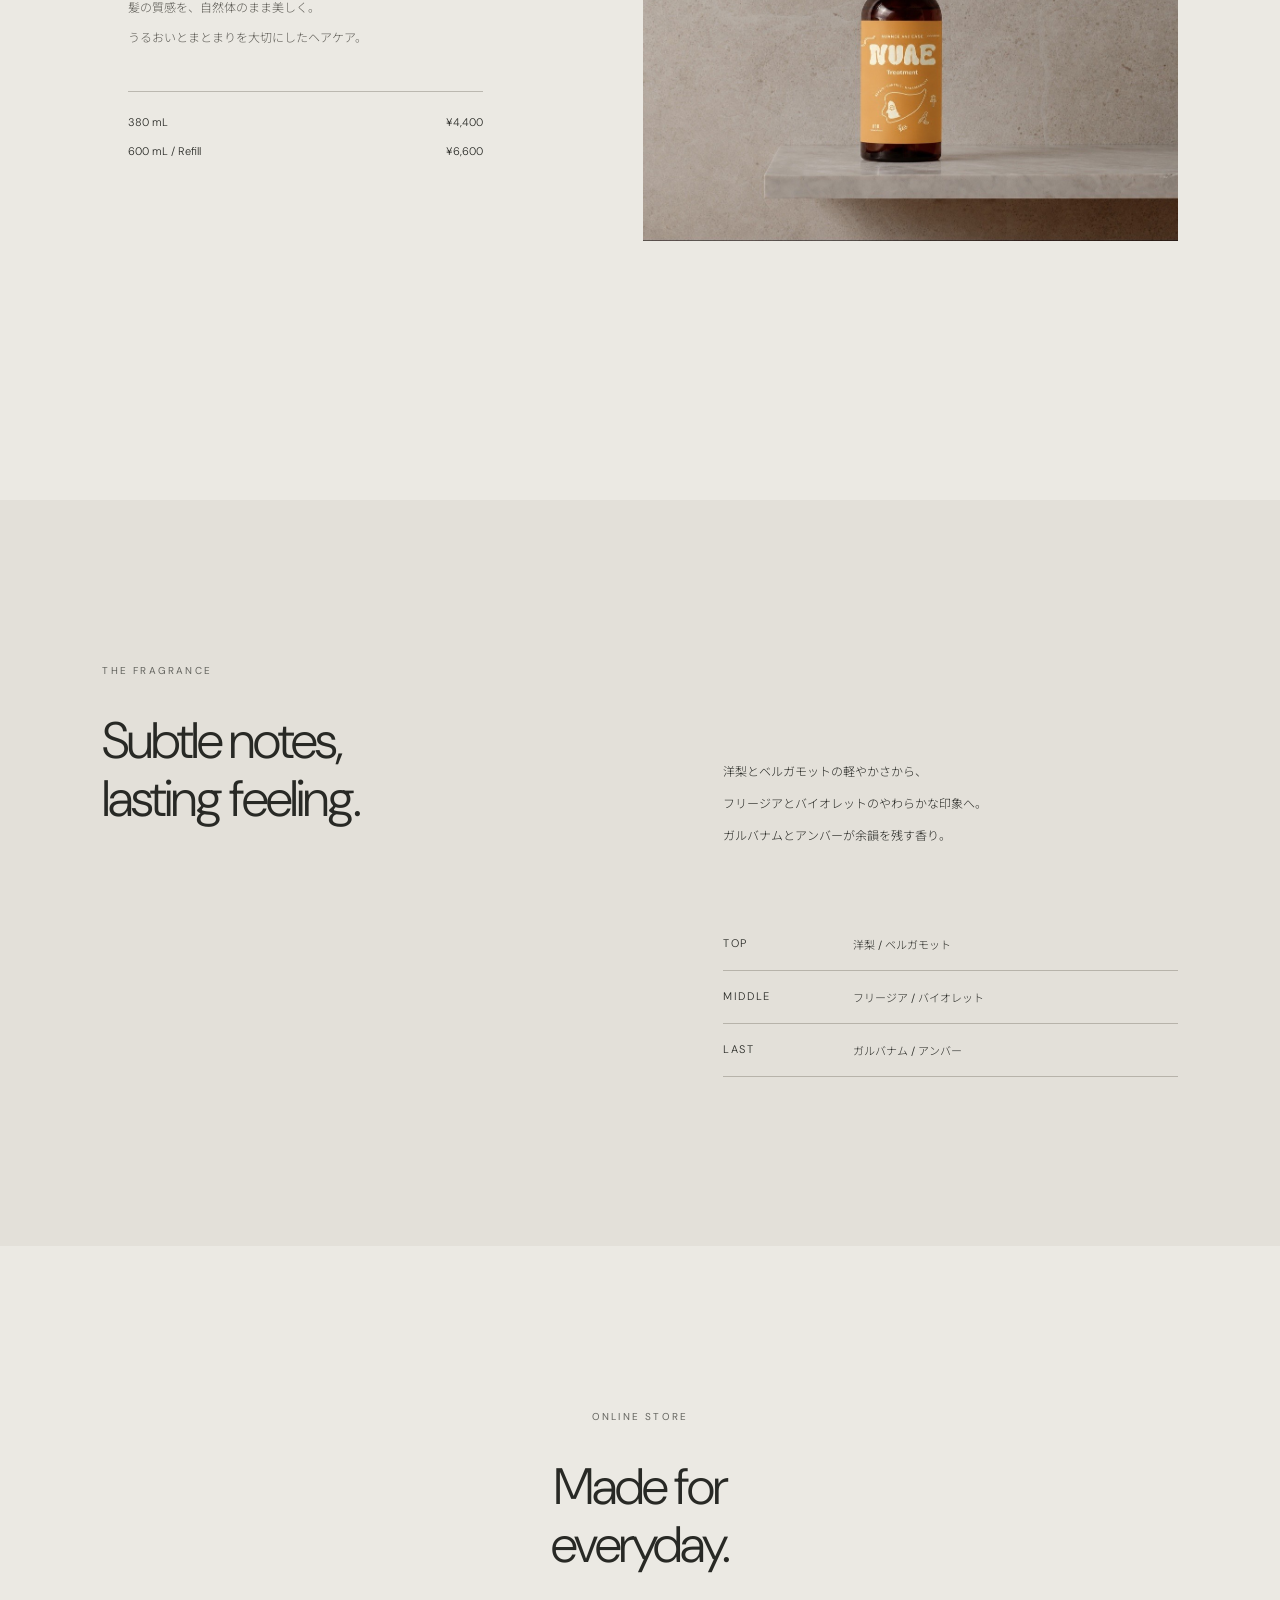
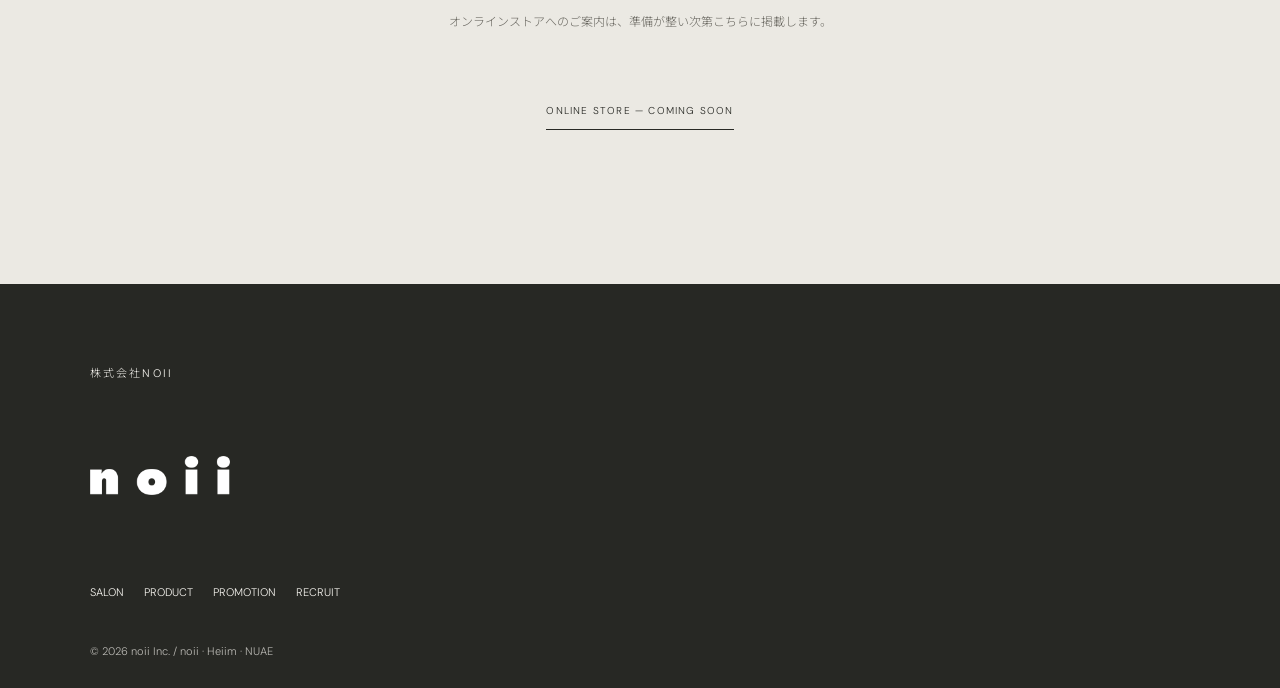
==== commit 44a0a890: "Add files via upload" ====
--- a/product.html
+++ b/product.html
@@ -1,7 +1,7 @@
 <!DOCTYPE html>
 
-<html lang="ja"><head><meta charset="utf-8"/><meta content="width=device-width,initial-scale=1" name="viewport"/><title>NUAE | シャンプー・トリートメント｜株式会社noii</title><link href="assets/site.css" rel="stylesheet"/><link href="assets/noii-symbol-logo.svg" rel="icon" type="image/svg+xml"/><link href="assets/noii-logo.css" rel="stylesheet"/><link href="assets/nuae-editorial.css" rel="stylesheet"/><meta content="ヘアケアブランドNUAE（ヌアエ）。自然体のまま、美しく整う。シャンプーとトリートメントの特徴、香り、商品情報をご紹介。" name="description"/><meta content="index, follow, max-image-preview:large" name="robots"/><meta content="article" property="og:type"/><meta content="ja_JP" property="og:locale"/><meta content="株式会社noii" property="og:site_name"/><meta content="NUAE | シャンプー・トリートメント｜株式会社noii" property="og:title"/><meta content="ヘアケアブランドNUAE（ヌアエ）。自然体のまま、美しく整う。シャンプーとトリートメントの特徴、香り、商品情報をご紹介。" property="og:description"/><meta content="https://nuae1101.github.io/noii-corporate/product.html" property="og:url"/><meta content="summary_large_image" name="twitter:card"/><link href="https://nuae1101.github.io/noii-corporate/product.html" rel="canonical"/><link rel="stylesheet" href="assets/nav-glass-all.css?v=2">
-</head><body><header><a class="brand" href="index.html"><img alt="noii" class="noii-header-logo" src="assets/noii-ai-word.png"/></a><button aria-controls="mainnav" aria-expanded="false" aria-label="メニューを開く" class="toggle">MENU ☰</button><nav class="navlinks" id="mainnav"><a href="salon.html">SALON</a><a href="product.html">PRODUCT</a><a href="promotion.html">PROMOTION</a><a href="recruit.html">RECRUIT</a></nav></header><main><div class="nuae-intro"><div class="nuae-overline">02 / PRODUCT — NUAE</div><p class="nuae-brand">NUAE<span class="nuae-brand-sub">NUANCE AND EASE</span></p><div class="nuae-intro-bottom"><h1>Beauty in<br/>the everyday.</h1><p>自然体のまま、<br/>美しく整う。</p></div></div>
+<html lang="ja"><head><meta charset="utf-8"/><meta content="width=device-width,initial-scale=1" name="viewport"/><title>NUAE | シャンプー・トリートメント｜株式会社noii</title><link href="assets/site.css" rel="stylesheet"/><link href="assets/noii-symbol-logo.svg" rel="icon" type="image/svg+xml"/><link href="assets/noii-logo.css" rel="stylesheet"/><link href="assets/nuae-editorial.css" rel="stylesheet"/><meta content="ヘアケアブランドNUAE（ヌアエ）。自然体のまま、美しく整う。シャンプーとトリートメントの特徴、香り、商品情報をご紹介。" name="description"/><meta content="index, follow, max-image-preview:large" name="robots"/><meta content="article" property="og:type"/><meta content="ja_JP" property="og:locale"/><meta content="株式会社noii" property="og:site_name"/><meta content="NUAE | シャンプー・トリートメント｜株式会社noii" property="og:title"/><meta content="ヘアケアブランドNUAE（ヌアエ）。自然体のまま、美しく整う。シャンプーとトリートメントの特徴、香り、商品情報をご紹介。" property="og:description"/><meta content="https://nuae1101.github.io/noii-corporate/product.html" property="og:url"/><meta content="summary_large_image" name="twitter:card"/><link href="https://nuae1101.github.io/noii-corporate/product.html" rel="canonical"/><link href="assets/nav-glass-all.css?v=2" rel="stylesheet"/>
+<link href="assets/heading-refinement.css" rel="stylesheet"/></head><body><header><a class="brand" href="index.html"><img alt="noii" class="noii-header-logo" src="assets/noii-ai-word.png"/></a><button aria-controls="mainnav" aria-expanded="false" aria-label="メニューを開く" class="toggle">MENU ☰</button><nav class="navlinks" id="mainnav"><a href="salon.html">SALON</a><a href="product.html">PRODUCT</a><a href="promotion.html">PROMOTION</a><a href="recruit.html">RECRUIT</a></nav></header><main><div class="nuae-intro"><div class="nuae-overline">02 / PRODUCT — NUAE</div><p class="nuae-brand">NUAE<span class="nuae-brand-sub">NUANCE AND EASE</span></p><div class="nuae-intro-bottom"><h1>Beauty in<br/>the everyday.</h1><p>自然体のまま、<br/>美しく整う。</p></div></div>
 <div class="nuae-rule"><span>THE COLLECTION</span><span>01 — 02</span></div><section aria-label="NUAE 商品紹介" class="nuae-editorial"><article class="nuae-editorial-item shampoo"><div class="nuae-photo"><img alt="NUAE Shampoo アイボリーのラベルのボトル" loading="eager" src="assets/nuae-shampoo.jpg"/></div><div class="nuae-detail"><div class="nuae-item-index">01 <span>—</span> DAILY HAIR CARE</div><h2>Shampoo</h2><p class="nuae-item-description">毎日のケアを、心地よい時間に。<br/>補修・保湿・ハリコシ・まとまりを考えたヘアケア。</p><p class="nuae-size">380 mL <span>¥4,400</span><br/>600 mL / Refill <span>¥6,600</span></p></div></article>
 <article class="nuae-editorial-item treatment"><div class="nuae-photo"><img alt="NUAE Treatment オレンジのラベルのボトル" loading="lazy" src="assets/nuae-treatment.jpg"/></div><div class="nuae-detail"><div class="nuae-item-index">02 <span>—</span> DAILY HAIR CARE</div><h2>Treatment</h2><p class="nuae-item-description">髪の質感を、自然体のまま美しく。<br/>うるおいとまとまりを大切にしたヘアケア。</p><p class="nuae-size">380 mL <span>¥4,400</span><br/>600 mL / Refill <span>¥6,600</span></p></div></article></section>
 <section class="nuae-fragrance"><div><p class="nuae-overline">THE FRAGRANCE</p><h2>Subtle notes,<br/>lasting feeling.</h2></div><div class="nuae-fragrance-copy"><p>洋梨とベルガモットの軽やかさから、<br/>フリージアとバイオレットのやわらかな印象へ。<br/>ガルバナムとアンバーが余韻を残す香り。</p><dl><div><dt>TOP</dt><dd>洋梨 / ベルガモット</dd></div><div><dt>MIDDLE</dt><dd>フリージア / バイオレット</dd></div><div><dt>LAST</dt><dd>ガルバナム / アンバー</dd></div></dl></div></section>
--- a/assets/heading-refinement.css
+++ b/assets/heading-refinement.css
@@ -0,0 +1,19 @@
+
+/* Typography refinement: quiet headings, photographic emphasis */
+.pagehead > h1.heading{font-size:clamp(34px,5vw,68px)!important;letter-spacing:-.045em!important;line-height:1.12}
+.nuae-intro .nuae-brand{font-size:clamp(55px,9vw,122px)!important;letter-spacing:-.065em!important;line-height:1}
+.nuae-intro-bottom h1{font-size:clamp(31px,4.1vw,53px)!important;line-height:1.2}
+.nuae-detail h2{font-size:clamp(29px,3.1vw,44px)!important;line-height:1.18}
+.nuae-fragrance h2,.nuae-store h2{font-size:clamp(32px,4vw,55px)!important}
+.gallery-hero-caption h1{font-size:clamp(22px,3.1vw,42px)!important;letter-spacing:.08em!important}
+.recruit-hero .recruit-hero-bottom .jp{font-size:clamp(21px,3vw,38px)!important}
+.salon-tab-panel > h2.heading{font-size:clamp(24px,3.5vw,48px)!important}
+@media(max-width:700px){
+ .pagehead > h1.heading{font-size:36px!important}
+ .nuae-intro .nuae-brand{font-size:clamp(58px,15vw,78px)!important}
+ .nuae-intro-bottom h1{font-size:32px!important}
+ .nuae-detail h2{font-size:32px!important}
+ .nuae-fragrance h2,.nuae-store h2{font-size:34px!important}
+ .gallery-hero-caption h1{font-size:21px!important}
+ .recruit-hero .recruit-hero-bottom .jp{font-size:24px!important}
+}
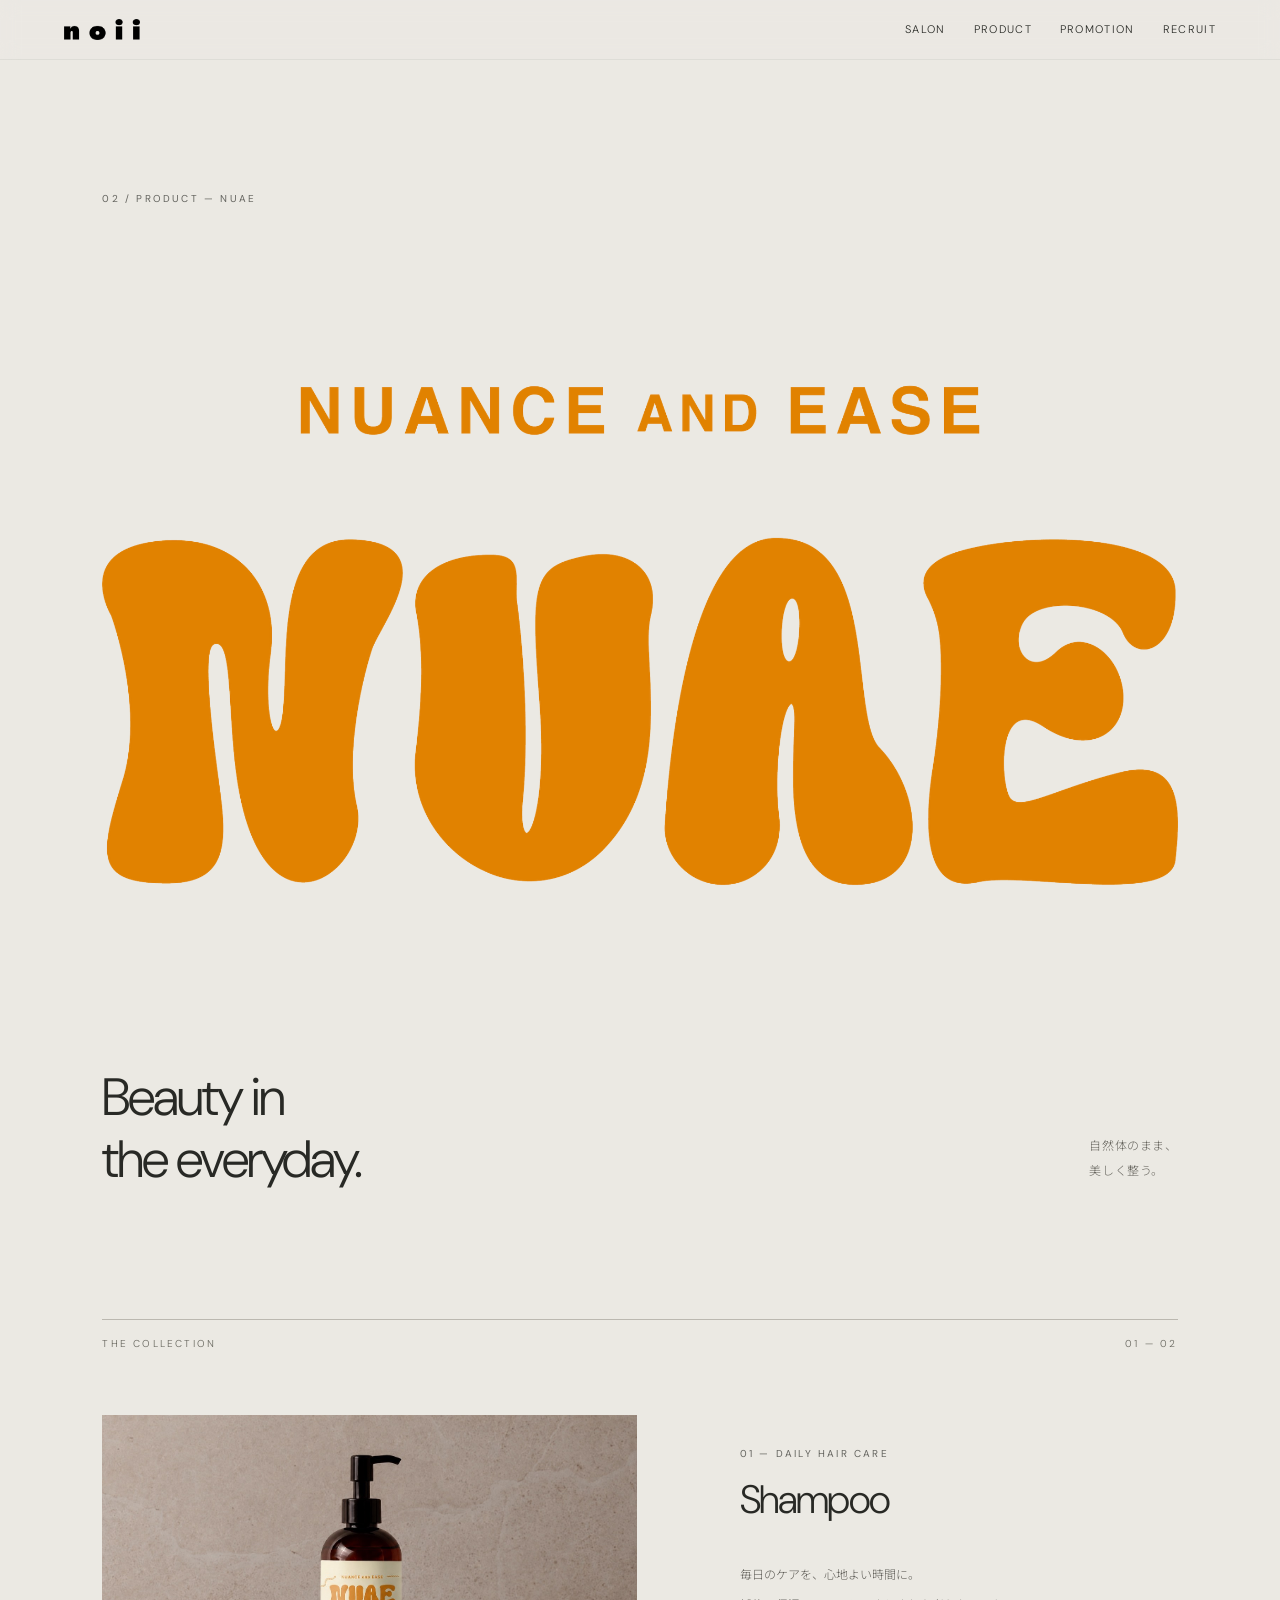
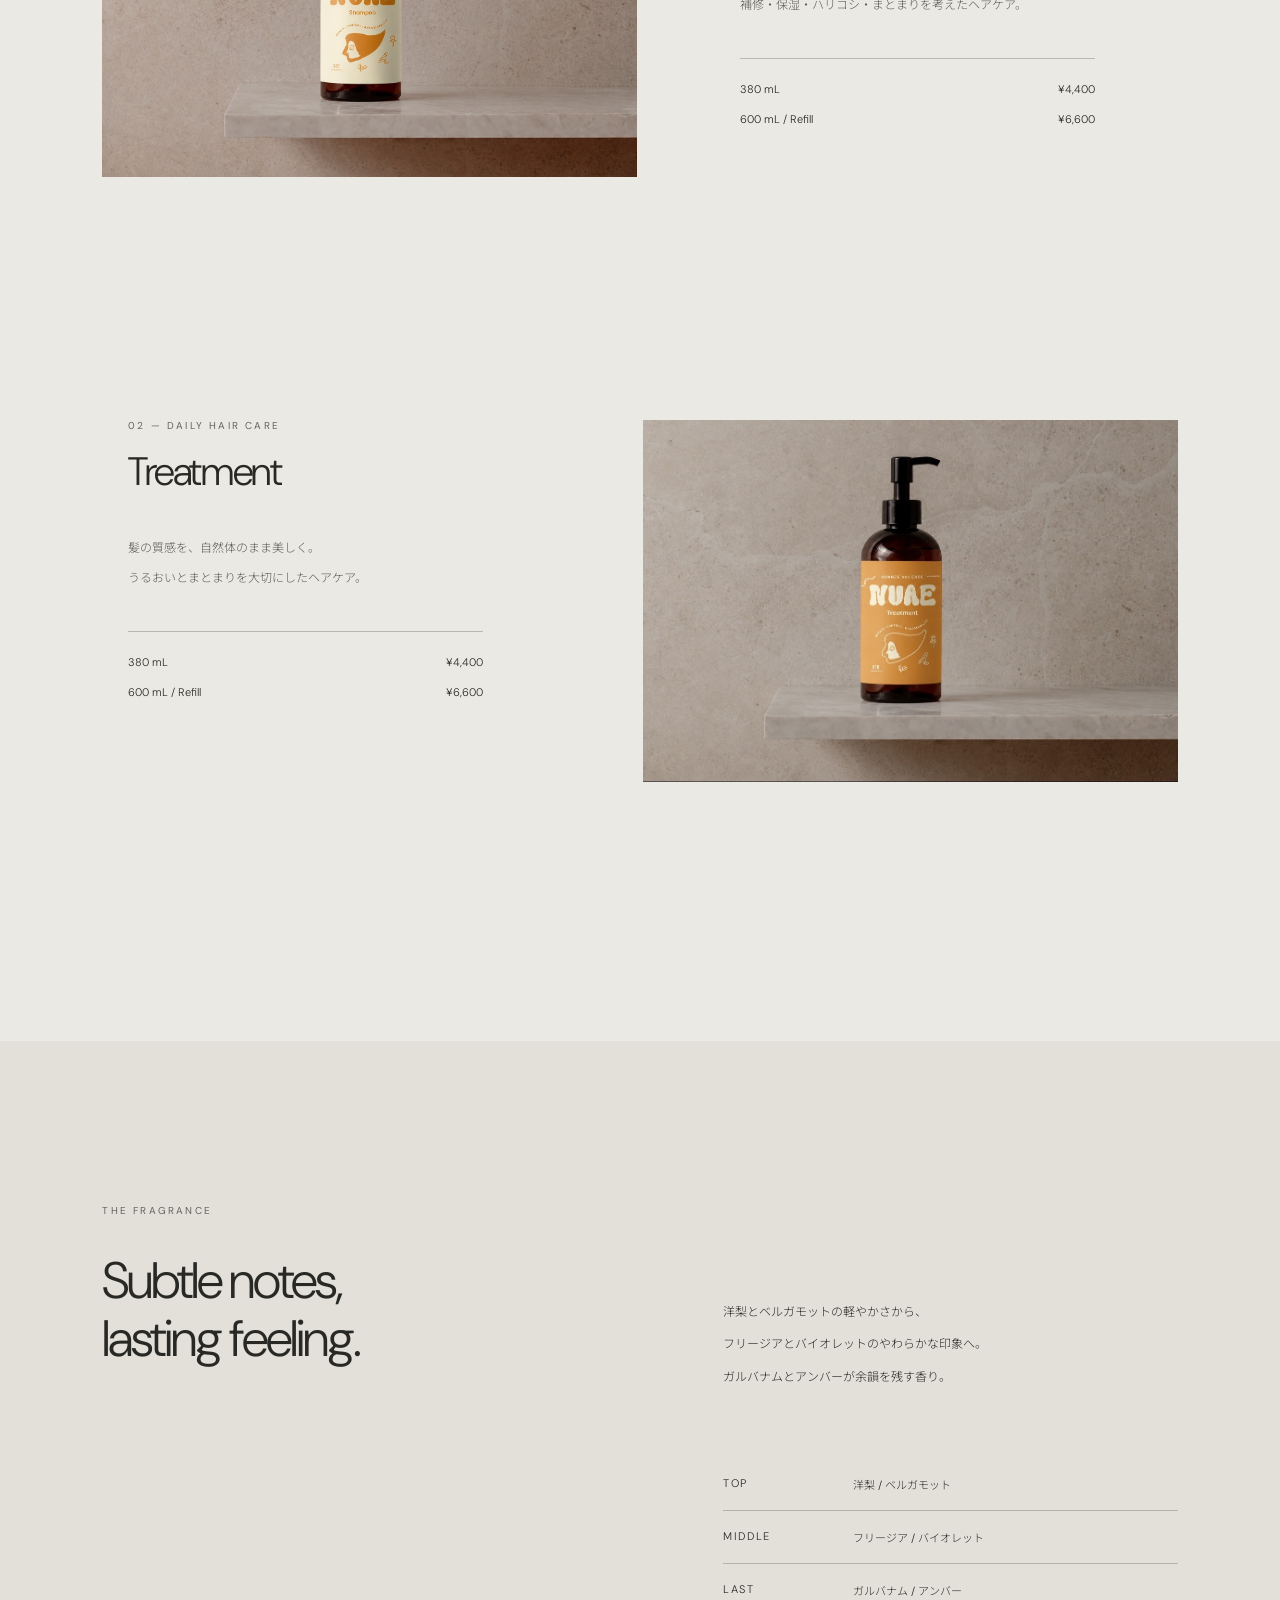
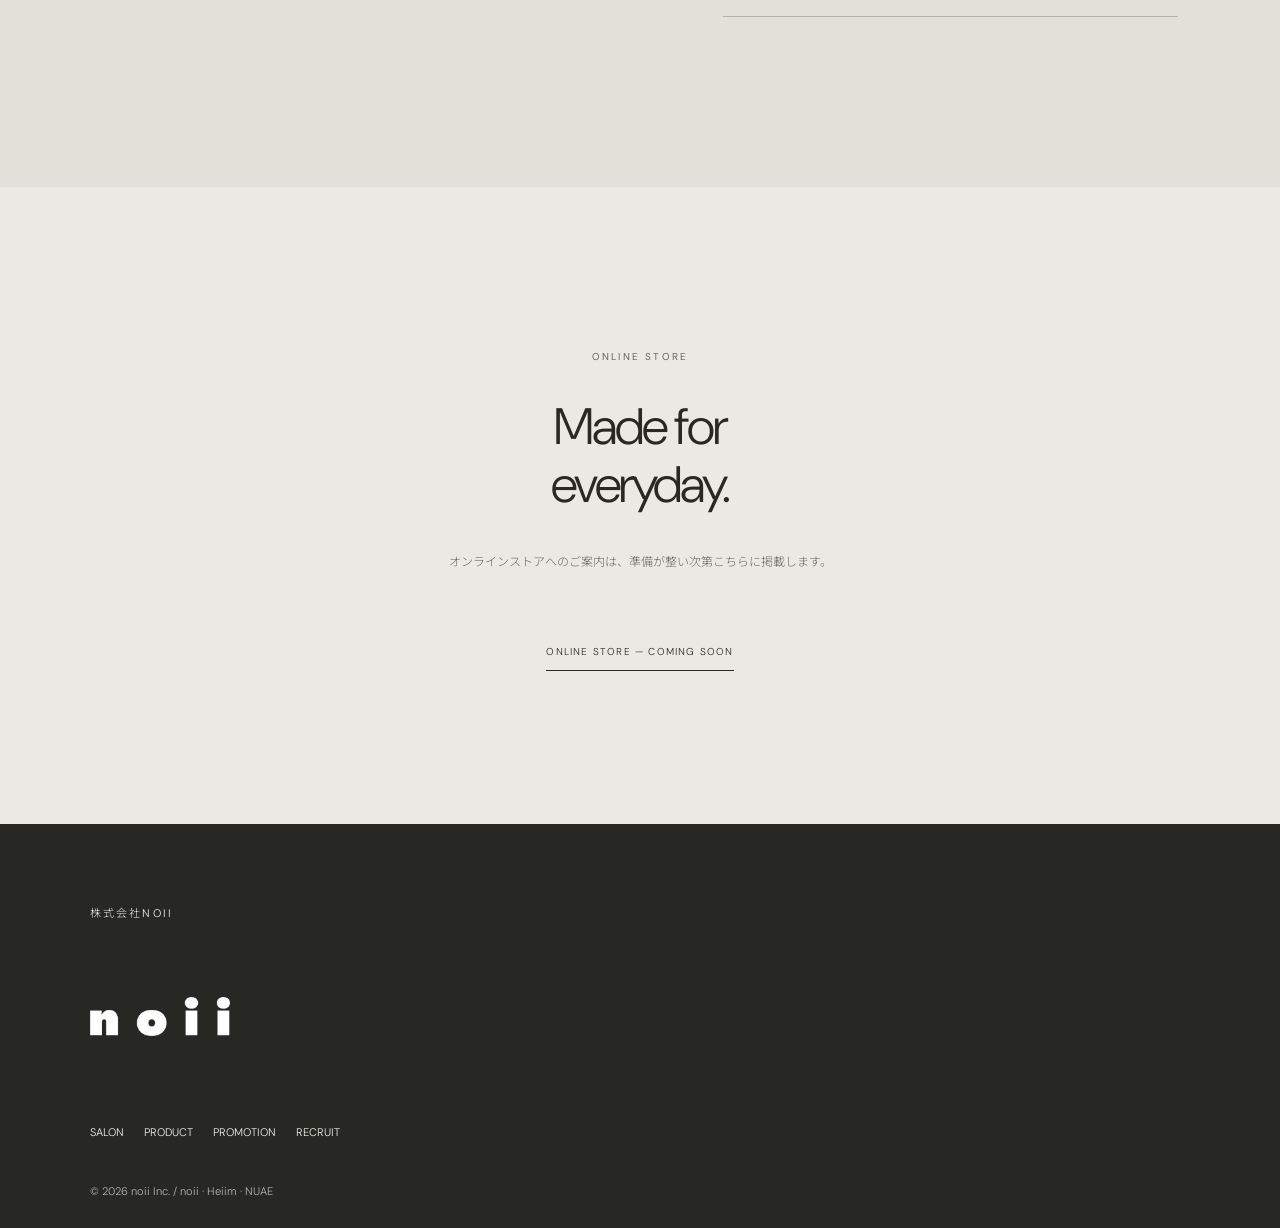
==== commit 9899c3e9: "Commit to main" ====
--- a/product.html
+++ b/product.html
@@ -1,8 +1,17 @@
 <!DOCTYPE html>
 
-<html lang="ja"><head><meta charset="utf-8"/><meta content="width=device-width,initial-scale=1" name="viewport"/><title>NUAE | シャンプー・トリートメント｜株式会社noii</title><link href="assets/site.css" rel="stylesheet"/><link href="assets/noii-symbol-logo.svg" rel="icon" type="image/svg+xml"/><link href="assets/noii-logo.css" rel="stylesheet"/><link href="assets/nuae-editorial.css" rel="stylesheet"/><meta content="ヘアケアブランドNUAE（ヌアエ）。自然体のまま、美しく整う。シャンプーとトリートメントの特徴、香り、商品情報をご紹介。" name="description"/><meta content="index, follow, max-image-preview:large" name="robots"/><meta content="article" property="og:type"/><meta content="ja_JP" property="og:locale"/><meta content="株式会社noii" property="og:site_name"/><meta content="NUAE | シャンプー・トリートメント｜株式会社noii" property="og:title"/><meta content="ヘアケアブランドNUAE（ヌアエ）。自然体のまま、美しく整う。シャンプーとトリートメントの特徴、香り、商品情報をご紹介。" property="og:description"/><meta content="https://nuae1101.github.io/noii-corporate/product.html" property="og:url"/><meta content="summary_large_image" name="twitter:card"/><link href="https://nuae1101.github.io/noii-corporate/product.html" rel="canonical"/><link href="assets/nav-glass-all.css?v=2" rel="stylesheet"/>
-<link href="assets/heading-refinement.css" rel="stylesheet"/></head><body><header><a class="brand" href="index.html"><img alt="noii" class="noii-header-logo" src="assets/noii-ai-word.png"/></a><button aria-controls="mainnav" aria-expanded="false" aria-label="メニューを開く" class="toggle">MENU ☰</button><nav class="navlinks" id="mainnav"><a href="salon.html">SALON</a><a href="product.html">PRODUCT</a><a href="promotion.html">PROMOTION</a><a href="recruit.html">RECRUIT</a></nav></header><main><div class="nuae-intro"><div class="nuae-overline">02 / PRODUCT — NUAE</div><p class="nuae-brand">NUAE<span class="nuae-brand-sub">NUANCE AND EASE</span></p><div class="nuae-intro-bottom"><h1>Beauty in<br/>the everyday.</h1><p>自然体のまま、<br/>美しく整う。</p></div></div>
-<div class="nuae-rule"><span>THE COLLECTION</span><span>01 — 02</span></div><section aria-label="NUAE 商品紹介" class="nuae-editorial"><article class="nuae-editorial-item shampoo"><div class="nuae-photo"><img alt="NUAE Shampoo アイボリーのラベルのボトル" loading="eager" src="assets/nuae-shampoo.jpg"/></div><div class="nuae-detail"><div class="nuae-item-index">01 <span>—</span> DAILY HAIR CARE</div><h2>Shampoo</h2><p class="nuae-item-description">毎日のケアを、心地よい時間に。<br/>補修・保湿・ハリコシ・まとまりを考えたヘアケア。</p><p class="nuae-size">380 mL <span>¥4,400</span><br/>600 mL / Refill <span>¥6,600</span></p></div></article>
-<article class="nuae-editorial-item treatment"><div class="nuae-photo"><img alt="NUAE Treatment オレンジのラベルのボトル" loading="lazy" src="assets/nuae-treatment.jpg"/></div><div class="nuae-detail"><div class="nuae-item-index">02 <span>—</span> DAILY HAIR CARE</div><h2>Treatment</h2><p class="nuae-item-description">髪の質感を、自然体のまま美しく。<br/>うるおいとまとまりを大切にしたヘアケア。</p><p class="nuae-size">380 mL <span>¥4,400</span><br/>600 mL / Refill <span>¥6,600</span></p></div></article></section>
+<html lang="ja"><head><meta charset="utf-8"/><meta content="width=device-width,initial-scale=1" name="viewport"/><title>NUAE | シャンプー・トリートメント｜株式会社noii</title><link href="assets/site.css" rel="stylesheet"/><link href="assets/noii-symbol-logo.svg" rel="icon" type="image/svg+xml"/><link href="assets/noii-logo.css" rel="stylesheet"/><link href="assets/nuae-editorial.css" rel="stylesheet"/><link href="assets/nuae-heading.css" rel="stylesheet"/><meta content="ヘアケアブランドNUAE（ヌアエ）。自然体のまま、美しく整う。シャンプーとトリートメントの特徴、香り、商品情報をご紹介。" name="description"/><meta content="index, follow, max-image-preview:large" name="robots"/><meta content="article" property="og:type"/><meta content="ja_JP" property="og:locale"/><meta content="株式会社noii" property="og:site_name"/><meta content="NUAE | シャンプー・トリートメント｜株式会社noii" property="og:title"/><meta content="ヘアケアブランドNUAE（ヌアエ）。自然体のまま、美しく整う。シャンプーとトリートメントの特徴、香り、商品情報をご紹介。" property="og:description"/><meta content="https://noii-official.com/product.html" property="og:url"/><meta content="summary_large_image" name="twitter:card"/><link href="https://noii-official.com/product.html" rel="canonical"/><link href="assets/nav-glass-all.css?v=2" rel="stylesheet"/>
+<link href="assets/heading-refinement.css" rel="stylesheet"/><link href="assets/mobile-photo-finish.css" rel="stylesheet"/><script type="application/ld+json">{"@context":"https://schema.org","@graph":[{"@type":"BreadcrumbList","@id":"https://noii-official.com/product.html#breadcrumb","itemListElement":[{"@type":"ListItem","position":1,"name":"HOME","item":"https://noii-official.com/"},{"@type":"ListItem","position":2,"name":"PRODUCT","item":"https://noii-official.com/product.html"}]}]}</script><meta property="og:image" content="https://noii-official.com/assets/noii-exterior-2026.jpg"/><meta property="og:image:alt" content="noii 美容室の外観"/><meta name="twitter:image" content="https://noii-official.com/assets/noii-exterior-2026.jpg"/>
+<!-- Google Analytics 4 -->
+<script async src="https://www.googletagmanager.com/gtag/js?id=G-J7GG7VKGR0"></script>
+<script>
+  window.dataLayer = window.dataLayer || [];
+  function gtag(){dataLayer.push(arguments);}
+  gtag('js', new Date());
+  gtag('config', 'G-J7GG7VKGR0');
+</script>
+</head><body><header><a class="brand" href="index.html"><img alt="noii" class="noii-header-logo" decoding="async" height="244" loading="lazy" src="assets/noii-ai-word.png" width="888"/></a><button aria-controls="mainnav" aria-expanded="false" aria-label="メニューを開く" class="toggle">MENU ☰</button><nav class="navlinks" id="mainnav"><a href="salon.html">SALON</a><a href="product.html">PRODUCT</a><a href="promotion.html">PROMOTION</a><a href="recruit.html">RECRUIT</a></nav></header><main><div class="nuae-intro"><div class="nuae-overline">02 / PRODUCT — NUAE</div><div class="nuae-brand nuae-brand-image"><img src="assets/nuae-heading.png" alt="NUAE — NUANCE AND EASE" width="2048" height="1249" decoding="async" fetchpriority="high"/></div><div class="nuae-intro-bottom"><h1>Beauty in<br/>the everyday.</h1><p>自然体のまま、<br/>美しく整う。</p></div></div>
+<div class="nuae-rule"><span>THE COLLECTION</span><span>01 — 02</span></div><section aria-label="NUAE 商品紹介" class="nuae-editorial"><article class="nuae-editorial-item shampoo"><div class="nuae-photo"><img alt="NUAE Shampoo アイボリーのラベルのボトル" decoding="async" height="1024" loading="eager" src="assets/nuae-shampoo.jpg" width="1536"/></div><div class="nuae-detail"><div class="nuae-item-index">01 <span>—</span> DAILY HAIR CARE</div><h2>Shampoo</h2><p class="nuae-item-description">毎日のケアを、心地よい時間に。<br/>補修・保湿・ハリコシ・まとまりを考えたヘアケア。</p><p class="nuae-size">380 mL <span>¥4,400</span><br/>600 mL / Refill <span>¥6,600</span></p></div></article>
+<article class="nuae-editorial-item treatment"><div class="nuae-photo"><img alt="NUAE Treatment オレンジのラベルのボトル" decoding="async" height="780" loading="lazy" src="assets/nuae-treatment.jpg" width="1169"/></div><div class="nuae-detail"><div class="nuae-item-index">02 <span>—</span> DAILY HAIR CARE</div><h2>Treatment</h2><p class="nuae-item-description">髪の質感を、自然体のまま美しく。<br/>うるおいとまとまりを大切にしたヘアケア。</p><p class="nuae-size">380 mL <span>¥4,400</span><br/>600 mL / Refill <span>¥6,600</span></p></div></article></section>
 <section class="nuae-fragrance"><div><p class="nuae-overline">THE FRAGRANCE</p><h2>Subtle notes,<br/>lasting feeling.</h2></div><div class="nuae-fragrance-copy"><p>洋梨とベルガモットの軽やかさから、<br/>フリージアとバイオレットのやわらかな印象へ。<br/>ガルバナムとアンバーが余韻を残す香り。</p><dl><div><dt>TOP</dt><dd>洋梨 / ベルガモット</dd></div><div><dt>MIDDLE</dt><dd>フリージア / バイオレット</dd></div><div><dt>LAST</dt><dd>ガルバナム / アンバー</dd></div></dl></div></section>
-<section class="nuae-store"><p class="nuae-overline">ONLINE STORE</p><h2>Made for<br/>everyday.</h2><p>オンラインストアへのご案内は、準備が整い次第こちらに掲載します。</p><span class="nuae-store-status">ONLINE STORE — COMING SOON</span></section></main><footer class="footer"><p class="kicker">株式会社noii</p><div class="footer-logo-area"><a aria-label="トップページへ" href="index.html"><img alt="noii" class="footer-brand-logotype" src="assets/noii-ai-word.png"/></a></div><div class="footlinks"><a href="salon.html">SALON</a><a href="product.html">PRODUCT</a><a href="promotion.html">PROMOTION</a><a href="recruit.html">RECRUIT</a></div><div class="footbottom">© 2026 noii Inc. / noii · Heiim · NUAE</div></footer><script defer="" src="assets/site.js"></script></body></html>+<section class="nuae-store"><p class="nuae-overline">ONLINE STORE</p><h2>Made for<br/>everyday.</h2><p>オンラインストアへのご案内は、準備が整い次第こちらに掲載します。</p><span class="nuae-store-status">ONLINE STORE — COMING SOON</span></section></main><footer class="footer"><p class="kicker">株式会社noii</p><div class="footer-logo-area"><a aria-label="トップページへ" href="index.html"><img alt="noii" class="footer-brand-logotype" decoding="async" height="244" loading="lazy" src="assets/noii-ai-word.png" width="888"/></a></div><div class="footlinks"><a href="salon.html">SALON</a><a href="product.html">PRODUCT</a><a href="promotion.html">PROMOTION</a><a href="recruit.html">RECRUIT</a></div><div class="footbottom">© 2026 noii Inc. / noii · Heiim · NUAE</div></footer><script defer="" src="assets/site.js"></script></body></html>
--- a/assets/nuae-heading.css
+++ b/assets/nuae-heading.css
@@ -0,0 +1,7 @@
+/* NUAE supplied logotype: preserve original artwork and aspect ratio. */
+.nuae-intro .nuae-brand-image{display:block;width:min(100%,1120px);margin:0 auto;line-height:0;}
+.nuae-intro .nuae-brand-image img{display:block;width:100%;height:auto;object-fit:contain;}
+@media(max-width:700px){
+ .nuae-intro .nuae-brand-image{width:100%;margin:0 auto;}
+ .nuae-intro{gap:clamp(28px,7vw,48px);}
+}
--- a/assets/mobile-photo-finish.css
+++ b/assets/mobile-photo-finish.css
@@ -0,0 +1,19 @@
+/* Mobile-first finishing pass: respect each photograph's composition. */
+@media(max-width:700px){
+ /* Keep gallery photographs uncropped; retain its two-column rhythm. */
+ .gallery-page .gallery-item img{height:auto!important;aspect-ratio:auto!important;object-fit:contain!important;transform:none!important}
+ /* Original product photography has its own intentional composition. */
+ .nuae-photo img{width:100%;height:auto!important;aspect-ratio:auto!important;object-fit:contain!important}
+ /* Wide salon image stays wide, regardless of generic image styles. */
+ .salon-tab-panel .widepic.noii-landscape-photo img{width:100%;height:auto!important;aspect-ratio:auto!important;object-fit:contain!important}
+ /* Avoid arbitrary zoom on secondary TOP portfolio photo. */
+ .promotion-story .promo-two img{transform:none!important;object-position:center!important}
+ /* Keep the selected 3:2 and 4:3 crops for TOP salon storytelling. */
+ .salon-story .story-noii figure{aspect-ratio:3/2!important}
+ .salon-story .story-heiim figure{aspect-ratio:4/3!important}
+ .salon-story .story-block figure img{width:100%;height:100%;object-fit:cover}
+ /* Keep labels legible without magnifying headlines. */
+ .salon-switch-tab{min-height:66px}
+ .gallery-page .gallery-item figcaption{font-size:10px}
+}
+@media(prefers-reduced-motion:reduce){.gallery-item img{transition:none!important}}
